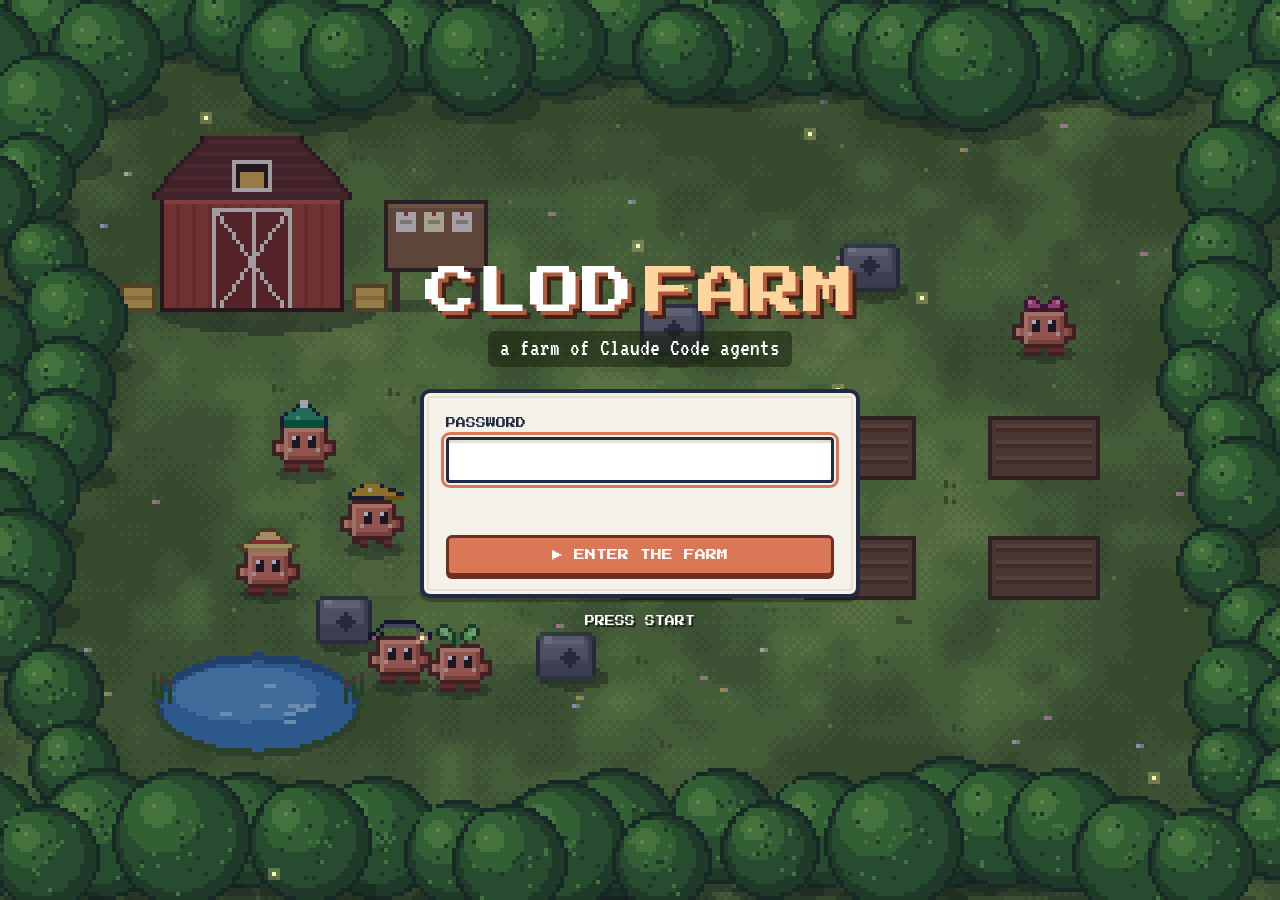
==== clodfarm/ui/index.html @ 870d0966 "Farm UI: a pixel farm of Claude critters, quest log, and hatching new agents (their own Claude login" ====
<!doctype html>
<html lang="en">
<head>
<meta charset="utf-8">
<meta name="viewport" content="width=device-width, initial-scale=1, viewport-fit=cover">
<meta name="color-scheme" content="light">
<meta name="theme-color" content="#4f6b25">
<meta name="robots" content="noindex, nofollow">
<title>clodfarm</title>
<link rel="icon" href="favicon.svg" type="image/svg+xml">
<link rel="preload" href="fonts/PressStart2P.ttf" as="font" type="font/ttf" crossorigin>
<link rel="stylesheet" href="style.css">
<script src="app.js" defer></script>
</head>
<body>
<canvas id="world" aria-hidden="true"></canvas>
<div id="labels" aria-hidden="true"></div>

<!-- ============================== title screen ============================== -->
<main id="title" class="screen" hidden>
  <div class="title-card">
    <h1 class="logo"><span>CLOD</span><span>FARM</span></h1>
    <p class="tagline">a farm of Claude Code agents</p>
    <form id="login-form" class="panel login" autocomplete="on">
      <input name="user" autocomplete="username" value="clodfarm" hidden>
      <label>PASSWORD<input name="password" type="password" autocomplete="current-password" required></label>
      <p class="form-error" id="login-error" role="alert"></p>
      <button class="btn primary" type="submit">▶ ENTER THE FARM</button>
    </form>
    <p class="hint blink">PRESS START</p>
  </div>
</main>

<!-- ================================ the farm ================================ -->
<div id="hud" hidden>
  <button id="goal" class="goal" type="button" aria-label="Main quest (mission): open to read or change it">
    <span class="goal-label">GOAL</span><span class="goal-text" id="goal-text">SET A MISSION</span>
  </button>

  <div class="chips" id="chips" aria-live="polite"></div>

  <button id="menu-btn" class="menu-btn" type="button" aria-label="Menu" aria-haspopup="true">
    <span></span><span></span><span></span>
  </button>
  <nav id="menu" class="panel menu" hidden aria-label="Farm menu">
    <button type="button" data-act="quests">QUESTS</button>
    <button type="button" data-act="party">PARTY</button>
    <button type="button" data-act="hatch">HATCH</button>
    <button type="button" data-act="new">NEW QUEST</button>
    <button type="button" data-act="mission">MAIN QUEST</button>
    <button type="button" data-act="journal">JOURNAL</button>
    <button type="button" data-act="pause" id="menu-pause">PAUSE FARM</button>
    <button type="button" data-act="logout">LOG OUT</button>
    <button type="button" data-act="close">EXIT</button>
  </nav>

  <div class="toolbar" role="toolbar" aria-label="Farm actions">
    <div class="tool-grid">
      <button type="button" class="tool" data-act="party" title="Party: your Claude agents (P)"><img alt="" data-icon="party"><span>PARTY</span></button>
      <button type="button" class="tool" data-act="quests" title="Quest log: every task (Q)"><img alt="" data-icon="scroll"><span>QUESTS</span></button>
      <button type="button" class="tool" data-act="hatch" title="Hatch a new Claude agent (H)"><img alt="" data-icon="egg"><span>HATCH</span></button>
    </div>
    <button type="button" class="tool round" data-act="new" title="Post a new quest (N)"><img alt="" data-icon="quill"><span>NEW QUEST</span></button>
  </div>

  <div id="textbox" class="textbox" role="status" aria-live="polite">
    <p id="textbox-text"></p><span class="more" aria-hidden="true">▼</span>
  </div>
</div>

<!-- ================================= dialogs ================================= -->
<dialog id="dlg-summary" class="panel dlg" aria-labelledby="sum-name">
  <div class="sum-head">
    <canvas class="sum-sprite" id="sum-sprite" width="32" height="32" aria-hidden="true"></canvas>
    <div>
      <h2 id="sum-name">CLAUDE</h2>
      <p class="muted" id="sum-sub"></p>
    </div>
  </div>
  <div id="sum-body"></div>
  <div class="dlg-actions" id="sum-actions"></div>
  <button class="x" type="button" data-close aria-label="Close">✕</button>
</dialog>

<dialog id="dlg-party" class="panel dlg wide" aria-labelledby="party-h">
  <h2 id="party-h">PARTY</h2>
  <p class="muted">Every Claude account on this farm. Each one is paced on its own budget.</p>
  <ul class="party" id="party-list"></ul>
  <div class="dlg-actions"><button class="btn primary" type="button" data-act="hatch">+ HATCH A CLAUDE</button></div>
  <button class="x" type="button" data-close aria-label="Close">✕</button>
</dialog>

<dialog id="dlg-quests" class="panel dlg wide" aria-labelledby="quests-h">
  <h2 id="quests-h">QUEST LOG</h2>
  <div class="tabs" role="tablist" id="quest-tabs">
    <button role="tab" type="button" data-tab="active">ACTIVE</button>
    <button role="tab" type="button" data-tab="queued">QUEUED</button>
    <button role="tab" type="button" data-tab="done">DONE</button>
    <button role="tab" type="button" data-tab="failed">FAILED</button>
  </div>
  <ul class="quest-list" id="quest-list" role="tabpanel"></ul>
  <div class="dlg-actions"><button class="btn primary" type="button" data-act="new">+ NEW QUEST</button></div>
  <button class="x" type="button" data-close aria-label="Close">✕</button>
</dialog>

<dialog id="dlg-quest" class="panel dlg wide" aria-labelledby="quest-title">
  <p class="kicker" id="quest-kicker"></p>
  <h2 id="quest-title"></h2>
  <div id="quest-body"></div>
  <div class="dlg-actions" id="quest-actions"></div>
  <button class="x" type="button" data-close aria-label="Close">✕</button>
</dialog>

<dialog id="dlg-new" class="panel dlg" aria-labelledby="new-h">
  <h2 id="new-h">NEW QUEST</h2>
  <form id="new-form">
    <label>TITLE<input name="title" maxlength="300" required placeholder="Add CSV export to the report page"></label>
    <label>DETAILS <span class="muted">(optional: what done looks like)</span>
      <textarea name="prompt" rows="6" placeholder="The full instructions for the agent. Leave empty to use the title."></textarea></label>
    <label>PRIORITY <output id="prio-out">5</output>
      <input name="priority" type="range" min="0" max="9" value="5"></label>
    <p class="form-error" role="alert"></p>
    <div class="dlg-actions"><button class="btn primary" type="submit">▶ POST QUEST</button></div>
  </form>
  <button class="x" type="button" data-close aria-label="Close">✕</button>
</dialog>

<dialog id="dlg-mission" class="panel dlg wide" aria-labelledby="mission-h">
  <h2 id="mission-h">MAIN QUEST</h2>
  <p class="muted">MISSION.md. When the queue runs dry, the planner reads it and queues the next quests.</p>
  <form id="mission-form">
    <textarea name="text" rows="12" required placeholder="Build csv2md: a CLI that converts CSV to Markdown tables, with tests."></textarea>
    <p class="form-error" role="alert"></p>
    <div class="dlg-actions"><button class="btn primary" type="submit">▶ SAVE MISSION</button></div>
  </form>
  <button class="x" type="button" data-close aria-label="Close">✕</button>
</dialog>

<dialog id="dlg-hatch" class="panel dlg" aria-labelledby="hatch-h">
  <h2 id="hatch-h">HATCH A CLAUDE</h2>
  <div id="hatch-body"></div>
  <button class="x" type="button" data-close aria-label="Close">✕</button>
</dialog>

<dialog id="dlg-journal" class="panel dlg wide" aria-labelledby="journal-h">
  <h2 id="journal-h">JOURNAL</h2>
  <ol class="journal" id="journal-list"></ol>
  <button class="x" type="button" data-close aria-label="Close">✕</button>
</dialog>
</body>
</html>
---- clodfarm/ui/style.css ----
/* clodfarm UI: a pixel farm with handheld-RPG menus. Two vendored OFL fonts, no framework. */
@font-face { font-family: "PressStart"; src: url("fonts/PressStart2P.ttf") format("truetype"); font-display: swap; }
@font-face { font-family: "VT323"; src: url("fonts/VT323.ttf") format("truetype"); font-display: swap; }

:root {
  --ink: #1f2a44;          /* dialog borders and text */
  --ink-2: #3c4a6b;
  --paper: #f4f1e8;        /* dialog fill */
  --paper-2: #e6e0cf;
  --sky: #1c9fd6;          /* GOAL label */
  --sky-2: #d8eef8;
  --tan: #d9c4a1;          /* toolbar */
  --tan-2: #ecdcbf;
  --tan-3: #9c7f5c;
  --tan-4: #6e563c;
  --clay: #d97757;         /* Claude orange */
  --clay-2: #b45a3c;
  --grass: #4f6b25;
  --hp-good: #3cc36b;
  --hp-mid: #f2c14e;
  --hp-low: #e0513c;
  --shadow: rgba(18, 22, 12, .35);
  --px: 4px;               /* one "pixel" of UI chrome */
  --font-px: "PressStart", ui-monospace, monospace;
  --font-body: "VT323", ui-monospace, monospace;
}

* { box-sizing: border-box; }
html, body { margin: 0; height: 100%; overflow: hidden; }
body {
  background: var(--grass);
  color: var(--ink);
  font-family: var(--font-body);
  font-size: 22px;
  line-height: 1.15;
  -webkit-font-smoothing: none;
  touch-action: manipulation;
}
[hidden] { display: none !important; }
button, input, textarea { font: inherit; color: inherit; }
button { cursor: pointer; }
:focus-visible { outline: 3px solid var(--clay); outline-offset: 2px; }
img[data-icon], .sum-sprite, canvas { image-rendering: pixelated; image-rendering: crisp-edges; }

#world { position: fixed; inset: 0; width: 100vw; height: 100vh; display: block; }
#labels { position: fixed; inset: 0; pointer-events: none; overflow: hidden; }

/* ---------------------------------------------------------------- pixel panels */
.panel {
  background: var(--paper);
  border: var(--px) solid var(--ink);
  border-radius: 10px;
  box-shadow: inset 0 0 0 3px var(--paper), inset 0 0 0 5px var(--paper-2), 0 var(--px) 0 var(--shadow);
}
.muted { color: #6b6f7c; }
.kicker { font: 10px/1.6 var(--font-px); color: var(--clay-2); margin: 0 0 6px; letter-spacing: .5px; }
h1, h2, h3 { font-family: var(--font-px); font-weight: 400; margin: 0 0 12px; letter-spacing: .5px; }
h2 { font-size: 14px; line-height: 1.6; }
h3 { font-size: 11px; line-height: 1.6; margin-top: 14px; }

.btn {
  font: 11px/1 var(--font-px);
  padding: 12px 16px;
  background: var(--paper);
  border: 3px solid var(--ink);
  border-radius: 6px;
  box-shadow: 0 3px 0 var(--ink);
  transition: transform .06s;
}
.btn:hover { background: #fff; }
.btn:active { transform: translateY(2px); box-shadow: 0 1px 0 var(--ink); }
.btn.primary { background: var(--clay); color: #fff; border-color: #6b2f1f; box-shadow: 0 3px 0 #6b2f1f; }
.btn.primary:hover { background: #e4865f; }
.btn.danger { background: #f6d8d1; border-color: #7a2a1d; box-shadow: 0 3px 0 #7a2a1d; color: #7a2a1d; }
.btn:disabled { opacity: .5; cursor: default; }

label { display: block; font: 10px/1.6 var(--font-px); margin: 0 0 14px; }
label .muted { font-family: var(--font-body); font-size: 18px; }
input:not([type=range]), textarea {
  display: block; width: 100%; margin-top: 6px;
  font: 22px/1.1 var(--font-body);
  padding: 8px 10px;
  background: #fff;
  border: 3px solid var(--ink);
  border-radius: 4px;
  box-shadow: inset 0 3px 0 var(--paper-2);
}
textarea { resize: vertical; min-height: 90px; }
input[type=range] { width: 100%; accent-color: var(--clay); margin-top: 8px; }
output { color: var(--clay-2); }
.form-error { color: #b3261e; min-height: 1.2em; margin: 0 0 8px; }

/* ---------------------------------------------------------------- title screen */
.screen { position: fixed; inset: 0; display: grid; place-items: center; padding: 16px; }
.title-card { width: min(440px, 100%); text-align: center; }
.logo {
  font-size: clamp(30px, 9vw, 52px); line-height: 1.1; margin: 0 0 10px; color: #fff;
  text-shadow: 4px 4px 0 var(--clay-2), 8px 8px 0 #3b2317;
  display: flex; justify-content: center; gap: .2em; flex-wrap: wrap;
}
.logo span:last-child { color: #ffd59e; }
.tagline {
  display: inline-block; margin: 0 0 22px; padding: 4px 12px; color: #fff; font-size: 24px;
  background: rgba(25, 32, 14, .55); border-radius: 6px;
}
.login { padding: 22px 22px 18px; text-align: left; }
.login .btn { width: 100%; margin-top: 4px; }
.hint { font: 10px var(--font-px); color: #fff; text-shadow: 2px 2px 0 #1b2410; margin-top: 18px; }
.blink { animation: blink 1.1s steps(2, start) infinite; }
@keyframes blink { to { visibility: hidden; } }

/* ------------------------------------------------------------------------- HUD */
.goal {
  position: fixed; top: max(14px, env(safe-area-inset-top)); left: 50%; transform: translateX(-50%);
  display: flex; align-items: stretch; max-width: min(640px, calc(100vw - 110px));
  padding: 5px; background: var(--paper); border: var(--px) solid var(--ink); border-radius: 4px;
  box-shadow: 0 var(--px) 0 var(--shadow);
}
.goal:hover .goal-text { background: #fff; }
.goal-label { font: 12px/1 var(--font-px); color: #fff; background: var(--sky); padding: 10px 12px; display: grid; place-items: center; }
.goal-text {
  font: 12px/1.3 var(--font-px); color: var(--ink); background: var(--sky-2); padding: 9px 12px;
  border: 2px solid var(--sky); border-left: 0; text-align: left;
  white-space: nowrap; overflow: hidden; text-overflow: ellipsis; min-width: 0;
}

.chips { position: fixed; top: max(14px, env(safe-area-inset-top)); left: 14px; display: flex; flex-direction: column; gap: 6px; }
.chip {
  display: inline-flex; align-items: center; gap: 8px; width: max-content;
  font: 9px/1 var(--font-px); color: #fff; padding: 7px 9px;
  background: rgba(22, 30, 12, .62); border-radius: 4px; border: 2px solid rgba(0, 0, 0, .25);
}
.chip b { color: #ffd59e; font-weight: 400; }
.chip.warn { background: rgba(122, 42, 29, .85); }
.chip .dot { width: 8px; height: 8px; background: var(--hp-good); box-shadow: 0 0 6px var(--hp-good); }
.chip .dot.off { background: #999; box-shadow: none; }

.menu-btn {
  position: fixed; top: max(14px, env(safe-area-inset-top)); right: 14px; width: 54px; height: 50px;
  display: grid; align-content: center; gap: 6px; padding: 0 9px;
  background: transparent; border: 0;
}
.menu-btn span { display: block; height: 7px; background: var(--tan-2); border: 2px solid var(--tan-4); border-radius: 2px; box-shadow: 0 2px 0 var(--shadow); }
.menu-btn:hover span { background: #fff4de; }
.menu {
  position: fixed; top: 70px; right: 14px; padding: 10px 6px; min-width: 190px; display: flex; flex-direction: column;
}
.menu button, .party li button, .quest-list li button, .tabs button {
  background: none; border: 0; text-align: left; font: 11px/1.2 var(--font-px); padding: 10px 12px 10px 28px; position: relative;
}
.menu button:hover::before, .menu button:focus-visible::before,
.quest-list li button:hover::before, .quest-list li button:focus-visible::before {
  content: "▶"; position: absolute; left: 8px; font-size: 10px; top: 50%; transform: translateY(-50%);
}
.menu button:focus-visible { outline: none; }

.toolbar {
  position: fixed; right: 14px; bottom: max(14px, env(safe-area-inset-bottom));
  display: flex; align-items: flex-end; gap: 10px;
}
.tool-grid { display: grid; grid-template-columns: repeat(3, auto); gap: 8px; padding: 8px; background: var(--tan); border: var(--px) solid var(--tan-4); border-radius: 8px; box-shadow: 0 var(--px) 0 var(--shadow); }
.tool {
  width: 76px; height: 76px; display: grid; place-items: center; align-content: center; gap: 4px; padding: 6px;
  background: var(--tan-2); border: 3px solid var(--tan-3); border-radius: 6px; box-shadow: inset 0 -4px 0 rgba(110, 86, 60, .25);
}
.tool:nth-child(odd) { background: #4a3b2c; border-color: #2f251b; color: #fff; }
.tool:hover { filter: brightness(1.08); transform: translateY(-1px); }
.tool img { width: 40px; height: 40px; }
.tool span { font: 7px/1 var(--font-px); letter-spacing: .3px; }
.tool.round {
  width: 104px; height: 104px; border-radius: 50%; background: var(--tan-2);
  border: 6px solid var(--tan-4); box-shadow: 0 0 0 5px var(--tan), 0 6px 0 5px var(--shadow);
}
.tool.round img { width: 52px; height: 52px; }

.textbox {
  position: fixed; left: 14px; bottom: max(14px, env(safe-area-inset-bottom));
  width: min(520px, calc(100vw - 440px)); min-height: 76px; padding: 14px 40px 14px 18px;
  background: var(--paper); border: var(--px) solid var(--ink); border-radius: 10px;
  box-shadow: inset 0 0 0 3px var(--paper), inset 0 0 0 5px #9fb3c8, 0 var(--px) 0 var(--shadow);
  font-size: 24px; cursor: pointer; transition: opacity .3s;
}
.textbox p { margin: 0; }
.textbox .more { position: absolute; right: 16px; bottom: 10px; font-size: 14px; color: var(--clay); animation: bob .8s steps(2) infinite; }
.textbox.idle { opacity: .0; pointer-events: none; }
@keyframes bob { 50% { transform: translateY(3px); } }

/* ------------------------------------------------------------ world overlays */
.bubble {
  position: absolute; left: 0; top: 0; transform-origin: 50% 100%;
  display: flex; align-items: center; gap: 6px; padding: 4px 6px;
  background: #e9eff3; border: 3px solid var(--ink); border-radius: 6px;
  box-shadow: 0 3px 0 rgba(0, 0, 0, .18); white-space: nowrap;
  font: 9px/1.2 var(--font-px); color: var(--ink);
}
.bubble::after {
  content: ""; position: absolute; bottom: -9px; left: calc(50% - 5px); width: 8px; height: 8px;
  background: #e9eff3; border-right: 3px solid var(--ink); border-bottom: 3px solid var(--ink); transform: skewY(40deg) rotate(0);
}
.bubble img { width: 24px; height: 24px; display: block; }
.bubble.alert { background: #fde6df; }
.bubble.alert::after { background: #fde6df; }
.tag {
  position: absolute; left: 0; top: 0; font: 8px/1 var(--font-px); color: #fff; white-space: nowrap;
  text-shadow: 1px 1px 0 #1b2410, -1px 1px 0 #1b2410, 1px -1px 0 #1b2410, -1px -1px 0 #1b2410;
  opacity: .92;
}
.tag.sel { color: #ffd59e; }
.board-tag { font: 8px/1 var(--font-px); }

/* ------------------------------------------------------------------- dialogs */
dialog.dlg {
  width: min(520px, calc(100vw - 24px)); max-height: min(86vh, 760px); overflow: auto;
  padding: 24px 22px 20px; color: var(--ink);
}
dialog.dlg.wide { width: min(760px, calc(100vw - 24px)); }
dialog::backdrop { background: rgba(14, 20, 8, .45); }
dialog[open] { animation: pop .14s steps(3); }
@keyframes pop { from { transform: scale(.94); opacity: 0; } }
.x { position: absolute; top: 12px; right: 12px; width: 36px; height: 36px; border: 3px solid var(--ink); border-radius: 6px; background: var(--paper-2); font: 12px var(--font-px); }
.dlg-actions { display: flex; flex-wrap: wrap; gap: 10px; justify-content: flex-end; margin-top: 16px; }
pre, .pre {
  white-space: pre-wrap; word-break: break-word; font: 19px/1.15 var(--font-body);
  background: #fff; border: 3px solid var(--paper-2); border-radius: 4px; padding: 10px; margin: 6px 0 0;
  max-height: 260px; overflow: auto;
}

.sum-head { display: flex; gap: 16px; align-items: center; margin-bottom: 14px; padding-right: 40px; }
.sum-sprite { width: 96px; height: 96px; background: #cfe3b0; border: 3px solid var(--ink); border-radius: 8px; }
.sum-head h2 { margin-bottom: 6px; }
.stat-row { display: grid; grid-template-columns: 110px 1fr; gap: 6px 12px; align-items: center; margin: 4px 0; }
.stat-row dt { font: 9px/1.4 var(--font-px); color: var(--clay-2); }
.stat-row dd { margin: 0; }

.hp { display: grid; grid-template-columns: 28px 1fr auto; gap: 8px; align-items: center; font: 9px var(--font-px); }
.hp .bar { height: 12px; background: #3b3f4a; border: 3px solid var(--ink); border-radius: 8px; overflow: hidden; }
.hp .bar i { display: block; height: 100%; background: var(--hp-good); box-shadow: inset 0 -3px 0 rgba(0, 0, 0, .18); transition: width .6s; }
.hp .bar i.mid { background: var(--hp-mid); }
.hp .bar i.low { background: var(--hp-low); }
.hp .lbl { color: var(--ink-2); font-size: 8px; min-width: 90px; text-align: right; }

.party { list-style: none; margin: 0; padding: 0; display: grid; grid-template-columns: repeat(auto-fill, minmax(320px, 1fr)); gap: 10px; }
.party li button {
  width: 100%; display: grid; grid-template-columns: 56px 1fr; gap: 12px; align-items: center;
  padding: 10px 12px; background: #dbe9f5; border: 3px solid var(--ink); border-radius: 12px 4px 12px 4px;
  box-shadow: 0 3px 0 var(--shadow);
}
.party li button:hover, .party li button:focus-visible { background: #fff5d6; outline: none; }
.party li.egg button { background: #efe6d3; }
.party canvas { width: 56px; height: 56px; }
.party .pname { display: flex; justify-content: space-between; gap: 8px; margin-bottom: 6px; font-size: 10px; }
.party .pname em { font-style: normal; color: var(--clay-2); font-size: 8px; }
.party .pstate { font: 18px var(--font-body); color: var(--ink-2); margin-top: 4px; font-family: var(--font-body); }

.tabs { display: flex; gap: 4px; flex-wrap: wrap; border-bottom: 3px solid var(--ink); margin-bottom: 8px; }
.tabs button { padding: 10px 12px; border: 3px solid transparent; border-bottom: 0; border-radius: 6px 6px 0 0; margin-bottom: -3px; }
.tabs button[aria-selected=true] { background: #fff; border-color: var(--ink); }
.tabs button .n { color: var(--clay-2); margin-left: 4px; }
.quest-list { list-style: none; margin: 0; padding: 0; min-height: 120px; }
.quest-list li button {
  width: 100%; display: grid; grid-template-columns: 1fr auto; gap: 4px 12px; padding: 10px 10px 10px 30px;
  border-bottom: 2px dashed var(--paper-2); font-family: var(--font-body); font-size: 22px;
}
.quest-list li button:hover { background: #fff; }
.quest-list .qmeta { font: 8px/1.6 var(--font-px); color: #6b6f7c; text-align: right; white-space: nowrap; }
.quest-list .qsub { grid-column: 1 / -1; font-size: 18px; color: #6b6f7c; overflow: hidden; text-overflow: ellipsis; white-space: nowrap; }
.quest-list .empty { padding: 26px 8px; color: #6b6f7c; text-align: center; }
.badge { display: inline-block; font: 8px/1 var(--font-px); padding: 4px 6px; border: 2px solid currentColor; border-radius: 3px; vertical-align: middle; }
.badge.running { color: #1f7a45; } .badge.queued { color: #3c4a6b; } .badge.waiting { color: #8a5a00; }
.badge.done { color: #1c6f9f; } .badge.failed { color: #b3261e; } .badge.cancelled { color: #777; }

.runs { width: 100%; border-collapse: collapse; font-size: 19px; margin-top: 6px; }
.runs th { font: 8px var(--font-px); text-align: left; color: var(--clay-2); padding: 6px 4px; }
.runs td { padding: 4px; border-top: 2px dashed var(--paper-2); }

.journal { list-style: none; margin: 0; padding: 0; }
.journal li { display: grid; grid-template-columns: 70px 140px 1fr; gap: 10px; padding: 6px 0; border-bottom: 2px dashed var(--paper-2); font-size: 20px; }
.journal time { color: #6b6f7c; }
.journal .etype { font: 8px/2 var(--font-px); color: var(--clay-2); }

.hatch-steps { list-style: none; padding: 0; margin: 0; counter-reset: s; }
.hatch-steps li { counter-increment: s; margin: 0 0 16px; padding-left: 40px; position: relative; }
.hatch-steps li::before {
  content: counter(s); position: absolute; left: 0; top: 0; width: 28px; height: 28px; display: grid; place-items: center;
  font: 11px var(--font-px); background: var(--clay); color: #fff; border: 3px solid #6b2f1f; border-radius: 50%;
}
.hatch-steps li.done::before { content: "✓"; background: var(--hp-good); border-color: #1f7a45; }
.login-link { display: block; text-align: center; text-decoration: none; margin-top: 8px; }
.egg-anim { display: block; margin: 8px auto 16px; width: 96px; height: 96px; }
.center { text-align: center; }

/* --------------------------------------------------------------------- phones */
@media (max-width: 760px) {
  body { font-size: 20px; }
  .goal { left: 14px; transform: none; max-width: calc(100vw - 84px); }
  .goal-label, .goal-text { font-size: 9px; padding: 8px; }
  .chips { top: 72px; }
  .textbox { width: auto; right: 14px; bottom: 112px; min-height: 60px; font-size: 21px; }
  .tool { width: 60px; height: 60px; }
  .tool img { width: 30px; height: 30px; }
  .tool span { font-size: 6px; }
  .tool.round { width: 78px; height: 78px; }
  .tool.round img { width: 38px; height: 38px; }
  .toolbar { left: 14px; right: 14px; justify-content: space-between; }
  .party { grid-template-columns: 1fr; }
  .journal li { grid-template-columns: 56px 1fr; }
  .journal .etype { grid-column: 2; }
  .journal li span:last-child { grid-column: 1 / -1; }
}
@media (prefers-reduced-motion: reduce) {
  .blink, .textbox .more { animation: none; }
  dialog[open] { animation: none; }
}
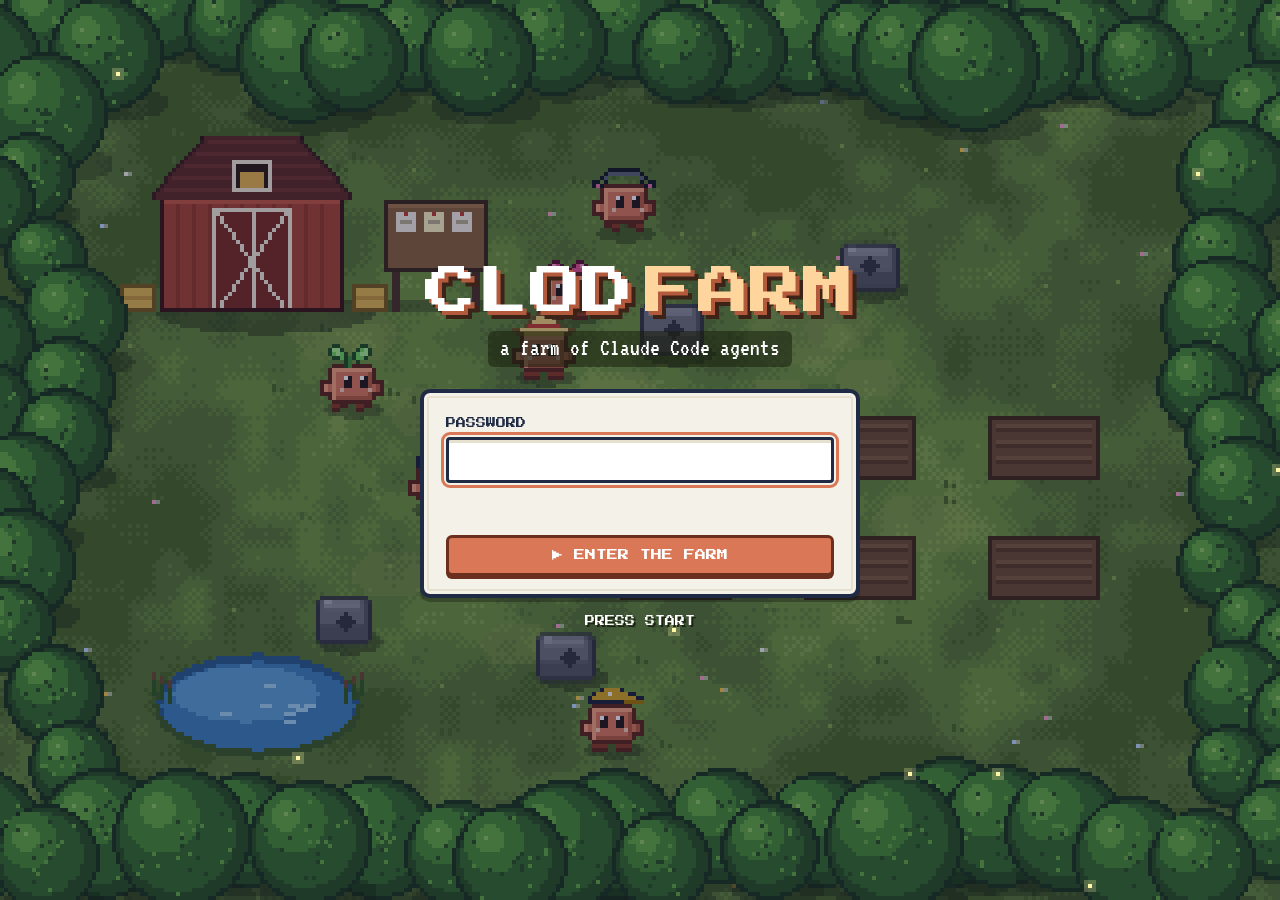
==== commit e667b3be: "Farm UI, simpler: no menu; + NEW CLAUDE and NEW QUEST only; a quest is plain text; click a Claude fo" ====
--- a/clodfarm/ui/index.html
+++ b/clodfarm/ui/index.html
@@ -39,28 +39,10 @@
 
   <div class="chips" id="chips" aria-live="polite"></div>
 
-  <button id="menu-btn" class="menu-btn" type="button" aria-label="Menu" aria-haspopup="true">
-    <span></span><span></span><span></span>
-  </button>
-  <nav id="menu" class="panel menu" hidden aria-label="Farm menu">
-    <button type="button" data-act="quests">QUESTS</button>
-    <button type="button" data-act="party">PARTY</button>
-    <button type="button" data-act="hatch">HATCH</button>
-    <button type="button" data-act="new">NEW QUEST</button>
-    <button type="button" data-act="mission">MAIN QUEST</button>
-    <button type="button" data-act="journal">JOURNAL</button>
-    <button type="button" data-act="pause" id="menu-pause">PAUSE FARM</button>
-    <button type="button" data-act="logout">LOG OUT</button>
-    <button type="button" data-act="close">EXIT</button>
-  </nav>
 
   <div class="toolbar" role="toolbar" aria-label="Farm actions">
-    <div class="tool-grid">
-      <button type="button" class="tool" data-act="party" title="Party: your Claude agents (P)"><img alt="" data-icon="party"><span>PARTY</span></button>
-      <button type="button" class="tool" data-act="quests" title="Quest log: every task (Q)"><img alt="" data-icon="scroll"><span>QUESTS</span></button>
-      <button type="button" class="tool" data-act="hatch" title="Hatch a new Claude agent (H)"><img alt="" data-icon="egg"><span>HATCH</span></button>
-    </div>
-    <button type="button" class="tool round" data-act="new" title="Post a new quest (N)"><img alt="" data-icon="quill"><span>NEW QUEST</span></button>
+    <button type="button" class="tool wide-tool" data-act="hatch" title="Add a new Claude (C)"><img alt="" data-icon="egg"><span>+ NEW CLAUDE</span></button>
+    <button type="button" class="tool round" data-act="new" title="Give the farm a quest (N)"><img alt="" data-icon="quill"><span>NEW QUEST</span></button>
   </div>
 
   <div id="textbox" class="textbox" role="status" aria-live="polite">
@@ -82,27 +64,6 @@
   <button class="x" type="button" data-close aria-label="Close">✕</button>
 </dialog>
 
-<dialog id="dlg-party" class="panel dlg wide" aria-labelledby="party-h">
-  <h2 id="party-h">PARTY</h2>
-  <p class="muted">Every Claude account on this farm. Each one is paced on its own budget.</p>
-  <ul class="party" id="party-list"></ul>
-  <div class="dlg-actions"><button class="btn primary" type="button" data-act="hatch">+ HATCH A CLAUDE</button></div>
-  <button class="x" type="button" data-close aria-label="Close">✕</button>
-</dialog>
-
-<dialog id="dlg-quests" class="panel dlg wide" aria-labelledby="quests-h">
-  <h2 id="quests-h">QUEST LOG</h2>
-  <div class="tabs" role="tablist" id="quest-tabs">
-    <button role="tab" type="button" data-tab="active">ACTIVE</button>
-    <button role="tab" type="button" data-tab="queued">QUEUED</button>
-    <button role="tab" type="button" data-tab="done">DONE</button>
-    <button role="tab" type="button" data-tab="failed">FAILED</button>
-  </div>
-  <ul class="quest-list" id="quest-list" role="tabpanel"></ul>
-  <div class="dlg-actions"><button class="btn primary" type="button" data-act="new">+ NEW QUEST</button></div>
-  <button class="x" type="button" data-close aria-label="Close">✕</button>
-</dialog>
-
 <dialog id="dlg-quest" class="panel dlg wide" aria-labelledby="quest-title">
   <p class="kicker" id="quest-kicker"></p>
   <h2 id="quest-title"></h2>
@@ -114,13 +75,9 @@
 <dialog id="dlg-new" class="panel dlg" aria-labelledby="new-h">
   <h2 id="new-h">NEW QUEST</h2>
   <form id="new-form">
-    <label>TITLE<input name="title" maxlength="300" required placeholder="Add CSV export to the report page"></label>
-    <label>DETAILS <span class="muted">(optional: what done looks like)</span>
-      <textarea name="prompt" rows="6" placeholder="The full instructions for the agent. Leave empty to use the title."></textarea></label>
-    <label>PRIORITY <output id="prio-out">5</output>
-      <input name="priority" type="range" min="0" max="9" value="5"></label>
+    <textarea name="text" rows="7" required aria-label="The quest" placeholder="What should the Claudes do? e.g. Add CSV export to the report page, with tests."></textarea>
     <p class="form-error" role="alert"></p>
-    <div class="dlg-actions"><button class="btn primary" type="submit">▶ POST QUEST</button></div>
+    <div class="dlg-actions"><button class="btn primary" type="submit">▶ GO</button></div>
   </form>
   <button class="x" type="button" data-close aria-label="Close">✕</button>
 </dialog>
@@ -137,15 +94,10 @@
 </dialog>
 
 <dialog id="dlg-hatch" class="panel dlg" aria-labelledby="hatch-h">
-  <h2 id="hatch-h">HATCH A CLAUDE</h2>
+  <h2 id="hatch-h">NEW CLAUDE</h2>
   <div id="hatch-body"></div>
   <button class="x" type="button" data-close aria-label="Close">✕</button>
 </dialog>
 
-<dialog id="dlg-journal" class="panel dlg wide" aria-labelledby="journal-h">
-  <h2 id="journal-h">JOURNAL</h2>
-  <ol class="journal" id="journal-list"></ol>
-  <button class="x" type="button" data-close aria-label="Close">✕</button>
-</dialog>
 </body>
 </html>
--- a/clodfarm/ui/style.css
+++ b/clodfarm/ui/style.css
@@ -167,6 +167,15 @@
 .tool:hover { filter: brightness(1.08); transform: translateY(-1px); }
 .tool img { width: 40px; height: 40px; }
 .tool span { font: 7px/1 var(--font-px); letter-spacing: .3px; }
+.tool.wide-tool { width: auto; height: 76px; grid-auto-flow: column; gap: 10px; padding: 8px 18px; background: var(--tan-2); color: var(--ink);
+  border: 5px solid var(--tan-4); border-radius: 10px; box-shadow: 0 0 0 4px var(--tan), 0 6px 0 4px var(--shadow); }
+.tool.wide-tool span { font-size: 11px; }
+.quest-text { display: block; font: 22px/1.2 var(--font-body); color: var(--ink); white-space: pre-wrap; word-break: break-word; }
+.quest-text.big { font-size: 24px; background: #fff; border: 3px solid var(--paper-2); border-radius: 4px; padding: 12px; max-height: 320px; overflow: auto; }
+.subs { list-style: none; padding: 0; margin: 0; }
+.subs li { display: flex; gap: 10px; align-items: center; padding: 6px 0; border-bottom: 2px dashed var(--paper-2); }
+.subs a, dd a { color: var(--ink); }
+.small { font-size: 18px; margin: 6px 0 0; }
 .tool.round {
   width: 104px; height: 104px; border-radius: 50%; background: var(--tan-2);
   border: 6px solid var(--tan-4); box-shadow: 0 0 0 5px var(--tan), 0 6px 0 5px var(--shadow);
@@ -299,9 +308,20 @@
   .tool { width: 60px; height: 60px; }
   .tool img { width: 30px; height: 30px; }
   .tool span { font-size: 6px; }
-  .tool.round { width: 78px; height: 78px; }
+  .tool.wide-tool { width: auto; height: 76px; grid-auto-flow: column; gap: 10px; padding: 8px 18px; background: var(--tan-2); color: var(--ink);
+  border: 5px solid var(--tan-4); border-radius: 10px; box-shadow: 0 0 0 4px var(--tan), 0 6px 0 4px var(--shadow); }
+.tool.wide-tool span { font-size: 11px; }
+.quest-text { display: block; font: 22px/1.2 var(--font-body); color: var(--ink); white-space: pre-wrap; word-break: break-word; }
+.quest-text.big { font-size: 24px; background: #fff; border: 3px solid var(--paper-2); border-radius: 4px; padding: 12px; max-height: 320px; overflow: auto; }
+.subs { list-style: none; padding: 0; margin: 0; }
+.subs li { display: flex; gap: 10px; align-items: center; padding: 6px 0; border-bottom: 2px dashed var(--paper-2); }
+.subs a, dd a { color: var(--ink); }
+.small { font-size: 18px; margin: 6px 0 0; }
+.tool.round { width: 78px; height: 78px; }
   .tool.round img { width: 38px; height: 38px; }
   .toolbar { left: 14px; right: 14px; justify-content: space-between; }
+  .tool.wide-tool { height: 60px; padding: 6px 12px; }
+  .tool.wide-tool span { font-size: 8px; }
   .party { grid-template-columns: 1fr; }
   .journal li { grid-template-columns: 56px 1fr; }
   .journal .etype { grid-column: 2; }
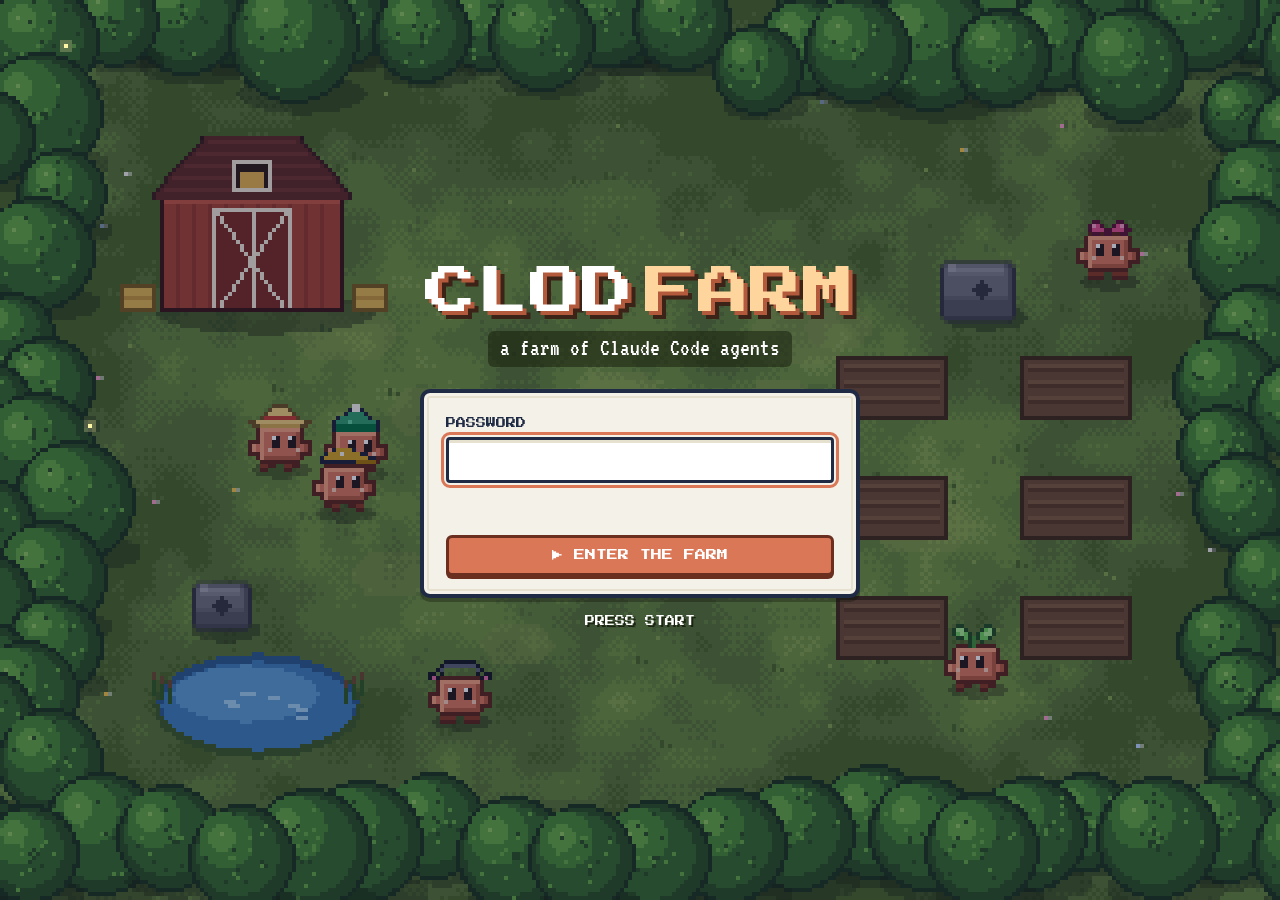
==== commit 03d22905: "0.3.0: talk to your Claude; it hands work to the other Claudes (task add --to) and schedules tasks (" ====
--- a/clodfarm/ui/index.html
+++ b/clodfarm/ui/index.html
@@ -33,16 +33,15 @@
 
 <!-- ================================ the farm ================================ -->
 <div id="hud" hidden>
-  <button id="goal" class="goal" type="button" aria-label="Main quest (mission): open to read or change it">
-    <span class="goal-label">GOAL</span><span class="goal-text" id="goal-text">SET A MISSION</span>
-  </button>
-
   <div class="chips" id="chips" aria-live="polite"></div>
 
 
   <div class="toolbar" role="toolbar" aria-label="Farm actions">
+    <a class="talk-hint" id="talk-hint" href="https://claude.ai/code" target="_blank" rel="noopener noreferrer" title="Talk to your Claude in the Claude app">
+      <b>TALK TO YOUR CLAUDE</b>
+      <span>Open the <strong>Claude app</strong> → <strong>Code</strong> → <strong id="talk-name">clodfarm</strong> and ask it anything. It can start sub-workers, hand work to the other Claudes and schedule tasks.</span>
+    </a>
     <button type="button" class="tool wide-tool" data-act="hatch" title="Add a new Claude (C)"><img alt="" data-icon="egg"><span>+ NEW CLAUDE</span></button>
-    <button type="button" class="tool round" data-act="new" title="Give the farm a quest (N)"><img alt="" data-icon="quill"><span>NEW QUEST</span></button>
   </div>
 
   <div id="textbox" class="textbox" role="status" aria-live="polite">
@@ -64,35 +63,6 @@
   <button class="x" type="button" data-close aria-label="Close">✕</button>
 </dialog>
 
-<dialog id="dlg-quest" class="panel dlg wide" aria-labelledby="quest-title">
-  <p class="kicker" id="quest-kicker"></p>
-  <h2 id="quest-title"></h2>
-  <div id="quest-body"></div>
-  <div class="dlg-actions" id="quest-actions"></div>
-  <button class="x" type="button" data-close aria-label="Close">✕</button>
-</dialog>
-
-<dialog id="dlg-new" class="panel dlg" aria-labelledby="new-h">
-  <h2 id="new-h">NEW QUEST</h2>
-  <form id="new-form">
-    <textarea name="text" rows="7" required aria-label="The quest" placeholder="What should the Claudes do? e.g. Add CSV export to the report page, with tests."></textarea>
-    <p class="form-error" role="alert"></p>
-    <div class="dlg-actions"><button class="btn primary" type="submit">▶ GO</button></div>
-  </form>
-  <button class="x" type="button" data-close aria-label="Close">✕</button>
-</dialog>
-
-<dialog id="dlg-mission" class="panel dlg wide" aria-labelledby="mission-h">
-  <h2 id="mission-h">MAIN QUEST</h2>
-  <p class="muted">MISSION.md. When the queue runs dry, the planner reads it and queues the next quests.</p>
-  <form id="mission-form">
-    <textarea name="text" rows="12" required placeholder="Build csv2md: a CLI that converts CSV to Markdown tables, with tests."></textarea>
-    <p class="form-error" role="alert"></p>
-    <div class="dlg-actions"><button class="btn primary" type="submit">▶ SAVE MISSION</button></div>
-  </form>
-  <button class="x" type="button" data-close aria-label="Close">✕</button>
-</dialog>
-
 <dialog id="dlg-hatch" class="panel dlg" aria-labelledby="hatch-h">
   <h2 id="hatch-h">NEW CLAUDE</h2>
   <div id="hatch-body"></div>
--- a/clodfarm/ui/style.css
+++ b/clodfarm/ui/style.css
@@ -110,20 +110,6 @@
 @keyframes blink { to { visibility: hidden; } }
 
 /* ------------------------------------------------------------------------- HUD */
-.goal {
-  position: fixed; top: max(14px, env(safe-area-inset-top)); left: 50%; transform: translateX(-50%);
-  display: flex; align-items: stretch; max-width: min(640px, calc(100vw - 110px));
-  padding: 5px; background: var(--paper); border: var(--px) solid var(--ink); border-radius: 4px;
-  box-shadow: 0 var(--px) 0 var(--shadow);
-}
-.goal:hover .goal-text { background: #fff; }
-.goal-label { font: 12px/1 var(--font-px); color: #fff; background: var(--sky); padding: 10px 12px; display: grid; place-items: center; }
-.goal-text {
-  font: 12px/1.3 var(--font-px); color: var(--ink); background: var(--sky-2); padding: 9px 12px;
-  border: 2px solid var(--sky); border-left: 0; text-align: left;
-  white-space: nowrap; overflow: hidden; text-overflow: ellipsis; min-width: 0;
-}
-
 .chips { position: fixed; top: max(14px, env(safe-area-inset-top)); left: 14px; display: flex; flex-direction: column; gap: 6px; }
 .chip {
   display: inline-flex; align-items: center; gap: 8px; width: max-content;
@@ -184,7 +170,7 @@
 
 .textbox {
   position: fixed; left: 14px; bottom: max(14px, env(safe-area-inset-bottom));
-  width: min(520px, calc(100vw - 440px)); min-height: 76px; padding: 14px 40px 14px 18px;
+  width: min(520px, calc(100vw - 620px)); min-height: 76px; padding: 14px 40px 14px 18px;
   background: var(--paper); border: var(--px) solid var(--ink); border-radius: 10px;
   box-shadow: inset 0 0 0 3px var(--paper), inset 0 0 0 5px #9fb3c8, 0 var(--px) 0 var(--shadow);
   font-size: 24px; cursor: pointer; transition: opacity .3s;
@@ -193,6 +179,16 @@
 .textbox .more { position: absolute; right: 16px; bottom: 10px; font-size: 14px; color: var(--clay); animation: bob .8s steps(2) infinite; }
 .textbox.idle { opacity: .0; pointer-events: none; }
 @keyframes bob { 50% { transform: translateY(3px); } }
+
+.talk-hint {
+  display: grid; gap: 6px; max-width: 330px; padding: 10px 14px; text-decoration: none; color: var(--ink);
+  background: var(--paper); border: var(--px) solid var(--ink); border-radius: 10px;
+  box-shadow: inset 0 0 0 3px var(--paper), inset 0 0 0 5px var(--sky-2), 0 var(--px) 0 var(--shadow);
+  font-size: 19px; line-height: 1.1;
+}
+.talk-hint b { font: 9px/1.4 var(--font-px); font-weight: 400; color: var(--sky); }
+.talk-hint strong { font-weight: 400; color: var(--clay-2); }
+.talk-hint:hover { background: #fff; }
 
 /* ------------------------------------------------------------ world overlays */
 .bubble {
@@ -298,13 +294,17 @@
 .egg-anim { display: block; margin: 8px auto 16px; width: 96px; height: 96px; }
 .center { text-align: center; }
 
+@media (max-width: 1100px) and (min-width: 761px) {
+  .talk-hint { max-width: 240px; font-size: 17px; }
+  .textbox { width: calc(100vw - 530px); }
+}
 /* --------------------------------------------------------------------- phones */
 @media (max-width: 760px) {
   body { font-size: 20px; }
   .goal { left: 14px; transform: none; max-width: calc(100vw - 84px); }
   .goal-label, .goal-text { font-size: 9px; padding: 8px; }
-  .chips { top: 72px; }
-  .textbox { width: auto; right: 14px; bottom: 112px; min-height: 60px; font-size: 21px; }
+  .chips { top: max(14px, env(safe-area-inset-top)); }
+  .textbox { width: auto; right: 14px; bottom: calc(max(14px, env(safe-area-inset-bottom)) + 122px); min-height: 60px; font-size: 21px; }
   .tool { width: 60px; height: 60px; }
   .tool img { width: 30px; height: 30px; }
   .tool span { font-size: 6px; }
@@ -319,7 +319,9 @@
 .small { font-size: 18px; margin: 6px 0 0; }
 .tool.round { width: 78px; height: 78px; }
   .tool.round img { width: 38px; height: 38px; }
-  .toolbar { left: 14px; right: 14px; justify-content: space-between; }
+  .toolbar { left: 14px; right: 14px; justify-content: flex-end; align-items: stretch; }
+  .talk-hint { flex: 1; min-width: 0; max-width: none; padding: 7px 10px; font-size: 16px; gap: 3px; }
+  .talk-hint span { display: -webkit-box; -webkit-line-clamp: 3; -webkit-box-orient: vertical; overflow: hidden; }
   .tool.wide-tool { height: 60px; padding: 6px 12px; }
   .tool.wide-tool span { font-size: 8px; }
   .party { grid-template-columns: 1fr; }
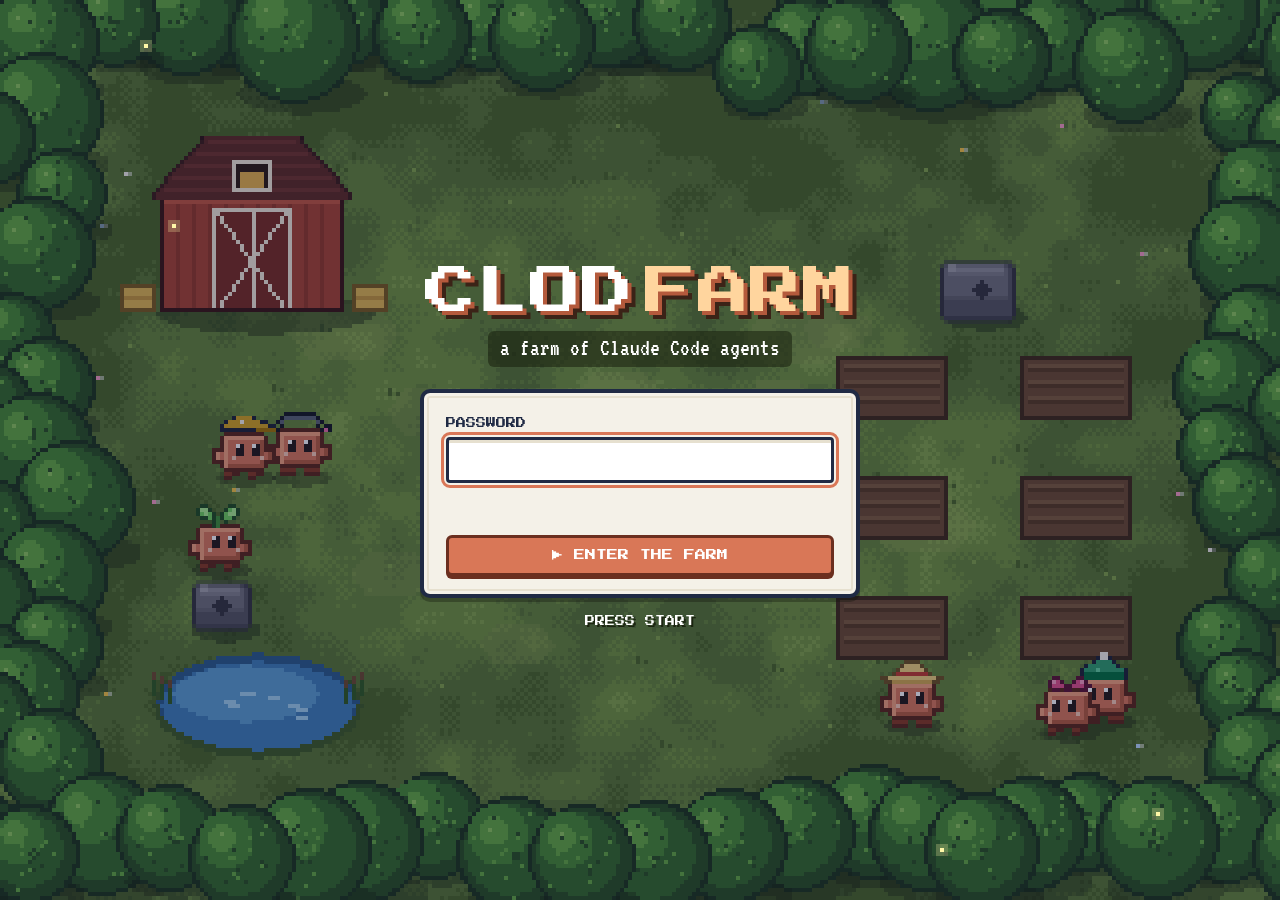
==== commit 3788329f: "0.4.0: one Claude per account and sub-agents you can see; clodfarm spawn/subagents/result, agents (b" ====
--- a/clodfarm/ui/index.html
+++ b/clodfarm/ui/index.html
@@ -39,7 +39,7 @@
   <div class="toolbar" role="toolbar" aria-label="Farm actions">
     <a class="talk-hint" id="talk-hint" href="https://claude.ai/code" target="_blank" rel="noopener noreferrer" title="Talk to your Claude in the Claude app">
       <b>TALK TO YOUR CLAUDE</b>
-      <span>Open the <strong>Claude app</strong> → <strong>Code</strong> → <strong id="talk-name">clodfarm</strong> and ask it anything. It can start sub-workers, hand work to the other Claudes and schedule tasks.</span>
+      <span>Open the <strong>Claude app</strong> → <strong>Code</strong> → <strong id="talk-name">clodfarm</strong> and ask it anything. It starts sub-agents (you see them here), asks the other Claudes for help and schedules work.</span>
     </a>
     <button type="button" class="tool wide-tool" data-act="hatch" title="Add a new Claude (C)"><img alt="" data-icon="egg"><span>+ NEW CLAUDE</span></button>
   </div>
--- a/clodfarm/ui/style.css
+++ b/clodfarm/ui/style.css
@@ -121,30 +121,11 @@
 .chip .dot { width: 8px; height: 8px; background: var(--hp-good); box-shadow: 0 0 6px var(--hp-good); }
 .chip .dot.off { background: #999; box-shadow: none; }
 
-.menu-btn {
-  position: fixed; top: max(14px, env(safe-area-inset-top)); right: 14px; width: 54px; height: 50px;
-  display: grid; align-content: center; gap: 6px; padding: 0 9px;
-  background: transparent; border: 0;
-}
-.menu-btn span { display: block; height: 7px; background: var(--tan-2); border: 2px solid var(--tan-4); border-radius: 2px; box-shadow: 0 2px 0 var(--shadow); }
-.menu-btn:hover span { background: #fff4de; }
-.menu {
-  position: fixed; top: 70px; right: 14px; padding: 10px 6px; min-width: 190px; display: flex; flex-direction: column;
-}
-.menu button, .party li button, .quest-list li button, .tabs button {
-  background: none; border: 0; text-align: left; font: 11px/1.2 var(--font-px); padding: 10px 12px 10px 28px; position: relative;
-}
-.menu button:hover::before, .menu button:focus-visible::before,
-.quest-list li button:hover::before, .quest-list li button:focus-visible::before {
-  content: "▶"; position: absolute; left: 8px; font-size: 10px; top: 50%; transform: translateY(-50%);
-}
-.menu button:focus-visible { outline: none; }
-
 .toolbar {
   position: fixed; right: 14px; bottom: max(14px, env(safe-area-inset-bottom));
   display: flex; align-items: flex-end; gap: 10px;
 }
-.tool-grid { display: grid; grid-template-columns: repeat(3, auto); gap: 8px; padding: 8px; background: var(--tan); border: var(--px) solid var(--tan-4); border-radius: 8px; box-shadow: 0 var(--px) 0 var(--shadow); }
+
 .tool {
   width: 76px; height: 76px; display: grid; place-items: center; align-content: center; gap: 4px; padding: 6px;
   background: var(--tan-2); border: 3px solid var(--tan-3); border-radius: 6px; box-shadow: inset 0 -4px 0 rgba(110, 86, 60, .25);
@@ -156,17 +137,12 @@
 .tool.wide-tool { width: auto; height: 76px; grid-auto-flow: column; gap: 10px; padding: 8px 18px; background: var(--tan-2); color: var(--ink);
   border: 5px solid var(--tan-4); border-radius: 10px; box-shadow: 0 0 0 4px var(--tan), 0 6px 0 4px var(--shadow); }
 .tool.wide-tool span { font-size: 11px; }
-.quest-text { display: block; font: 22px/1.2 var(--font-body); color: var(--ink); white-space: pre-wrap; word-break: break-word; }
-.quest-text.big { font-size: 24px; background: #fff; border: 3px solid var(--paper-2); border-radius: 4px; padding: 12px; max-height: 320px; overflow: auto; }
+.job-text { display: block; font: 22px/1.2 var(--font-body); color: var(--ink); white-space: pre-wrap; word-break: break-word; }
+.job-text.big { font-size: 24px; background: #fff; border: 3px solid var(--paper-2); border-radius: 4px; padding: 12px; max-height: 320px; overflow: auto; }
 .subs { list-style: none; padding: 0; margin: 0; }
 .subs li { display: flex; gap: 10px; align-items: center; padding: 6px 0; border-bottom: 2px dashed var(--paper-2); }
 .subs a, dd a { color: var(--ink); }
 .small { font-size: 18px; margin: 6px 0 0; }
-.tool.round {
-  width: 104px; height: 104px; border-radius: 50%; background: var(--tan-2);
-  border: 6px solid var(--tan-4); box-shadow: 0 0 0 5px var(--tan), 0 6px 0 5px var(--shadow);
-}
-.tool.round img { width: 52px; height: 52px; }
 
 .textbox {
   position: fixed; left: 14px; bottom: max(14px, env(safe-area-inset-bottom));
@@ -211,7 +187,6 @@
   opacity: .92;
 }
 .tag.sel { color: #ffd59e; }
-.board-tag { font: 8px/1 var(--font-px); }
 
 /* ------------------------------------------------------------------- dialogs */
 dialog.dlg {
@@ -244,44 +219,9 @@
 .hp .bar i.low { background: var(--hp-low); }
 .hp .lbl { color: var(--ink-2); font-size: 8px; min-width: 90px; text-align: right; }
 
-.party { list-style: none; margin: 0; padding: 0; display: grid; grid-template-columns: repeat(auto-fill, minmax(320px, 1fr)); gap: 10px; }
-.party li button {
-  width: 100%; display: grid; grid-template-columns: 56px 1fr; gap: 12px; align-items: center;
-  padding: 10px 12px; background: #dbe9f5; border: 3px solid var(--ink); border-radius: 12px 4px 12px 4px;
-  box-shadow: 0 3px 0 var(--shadow);
-}
-.party li button:hover, .party li button:focus-visible { background: #fff5d6; outline: none; }
-.party li.egg button { background: #efe6d3; }
-.party canvas { width: 56px; height: 56px; }
-.party .pname { display: flex; justify-content: space-between; gap: 8px; margin-bottom: 6px; font-size: 10px; }
-.party .pname em { font-style: normal; color: var(--clay-2); font-size: 8px; }
-.party .pstate { font: 18px var(--font-body); color: var(--ink-2); margin-top: 4px; font-family: var(--font-body); }
-
-.tabs { display: flex; gap: 4px; flex-wrap: wrap; border-bottom: 3px solid var(--ink); margin-bottom: 8px; }
-.tabs button { padding: 10px 12px; border: 3px solid transparent; border-bottom: 0; border-radius: 6px 6px 0 0; margin-bottom: -3px; }
-.tabs button[aria-selected=true] { background: #fff; border-color: var(--ink); }
-.tabs button .n { color: var(--clay-2); margin-left: 4px; }
-.quest-list { list-style: none; margin: 0; padding: 0; min-height: 120px; }
-.quest-list li button {
-  width: 100%; display: grid; grid-template-columns: 1fr auto; gap: 4px 12px; padding: 10px 10px 10px 30px;
-  border-bottom: 2px dashed var(--paper-2); font-family: var(--font-body); font-size: 22px;
-}
-.quest-list li button:hover { background: #fff; }
-.quest-list .qmeta { font: 8px/1.6 var(--font-px); color: #6b6f7c; text-align: right; white-space: nowrap; }
-.quest-list .qsub { grid-column: 1 / -1; font-size: 18px; color: #6b6f7c; overflow: hidden; text-overflow: ellipsis; white-space: nowrap; }
-.quest-list .empty { padding: 26px 8px; color: #6b6f7c; text-align: center; }
 .badge { display: inline-block; font: 8px/1 var(--font-px); padding: 4px 6px; border: 2px solid currentColor; border-radius: 3px; vertical-align: middle; }
 .badge.running { color: #1f7a45; } .badge.queued { color: #3c4a6b; } .badge.waiting { color: #8a5a00; }
 .badge.done { color: #1c6f9f; } .badge.failed { color: #b3261e; } .badge.cancelled { color: #777; }
-
-.runs { width: 100%; border-collapse: collapse; font-size: 19px; margin-top: 6px; }
-.runs th { font: 8px var(--font-px); text-align: left; color: var(--clay-2); padding: 6px 4px; }
-.runs td { padding: 4px; border-top: 2px dashed var(--paper-2); }
-
-.journal { list-style: none; margin: 0; padding: 0; }
-.journal li { display: grid; grid-template-columns: 70px 140px 1fr; gap: 10px; padding: 6px 0; border-bottom: 2px dashed var(--paper-2); font-size: 20px; }
-.journal time { color: #6b6f7c; }
-.journal .etype { font: 8px/2 var(--font-px); color: var(--clay-2); }
 
 .hatch-steps { list-style: none; padding: 0; margin: 0; counter-reset: s; }
 .hatch-steps li { counter-increment: s; margin: 0 0 16px; padding-left: 40px; position: relative; }
@@ -301,33 +241,14 @@
 /* --------------------------------------------------------------------- phones */
 @media (max-width: 760px) {
   body { font-size: 20px; }
-  .goal { left: 14px; transform: none; max-width: calc(100vw - 84px); }
-  .goal-label, .goal-text { font-size: 9px; padding: 8px; }
   .chips { top: max(14px, env(safe-area-inset-top)); }
   .textbox { width: auto; right: 14px; bottom: calc(max(14px, env(safe-area-inset-bottom)) + 122px); min-height: 60px; font-size: 21px; }
-  .tool { width: 60px; height: 60px; }
   .tool img { width: 30px; height: 30px; }
-  .tool span { font-size: 6px; }
-  .tool.wide-tool { width: auto; height: 76px; grid-auto-flow: column; gap: 10px; padding: 8px 18px; background: var(--tan-2); color: var(--ink);
-  border: 5px solid var(--tan-4); border-radius: 10px; box-shadow: 0 0 0 4px var(--tan), 0 6px 0 4px var(--shadow); }
-.tool.wide-tool span { font-size: 11px; }
-.quest-text { display: block; font: 22px/1.2 var(--font-body); color: var(--ink); white-space: pre-wrap; word-break: break-word; }
-.quest-text.big { font-size: 24px; background: #fff; border: 3px solid var(--paper-2); border-radius: 4px; padding: 12px; max-height: 320px; overflow: auto; }
-.subs { list-style: none; padding: 0; margin: 0; }
-.subs li { display: flex; gap: 10px; align-items: center; padding: 6px 0; border-bottom: 2px dashed var(--paper-2); }
-.subs a, dd a { color: var(--ink); }
-.small { font-size: 18px; margin: 6px 0 0; }
-.tool.round { width: 78px; height: 78px; }
-  .tool.round img { width: 38px; height: 38px; }
   .toolbar { left: 14px; right: 14px; justify-content: flex-end; align-items: stretch; }
   .talk-hint { flex: 1; min-width: 0; max-width: none; padding: 7px 10px; font-size: 16px; gap: 3px; }
   .talk-hint span { display: -webkit-box; -webkit-line-clamp: 3; -webkit-box-orient: vertical; overflow: hidden; }
   .tool.wide-tool { height: 60px; padding: 6px 12px; }
   .tool.wide-tool span { font-size: 8px; }
-  .party { grid-template-columns: 1fr; }
-  .journal li { grid-template-columns: 56px 1fr; }
-  .journal .etype { grid-column: 2; }
-  .journal li span:last-child { grid-column: 1 / -1; }
 }
 @media (prefers-reduced-motion: reduce) {
   .blink, .textbox .more { animation: none; }
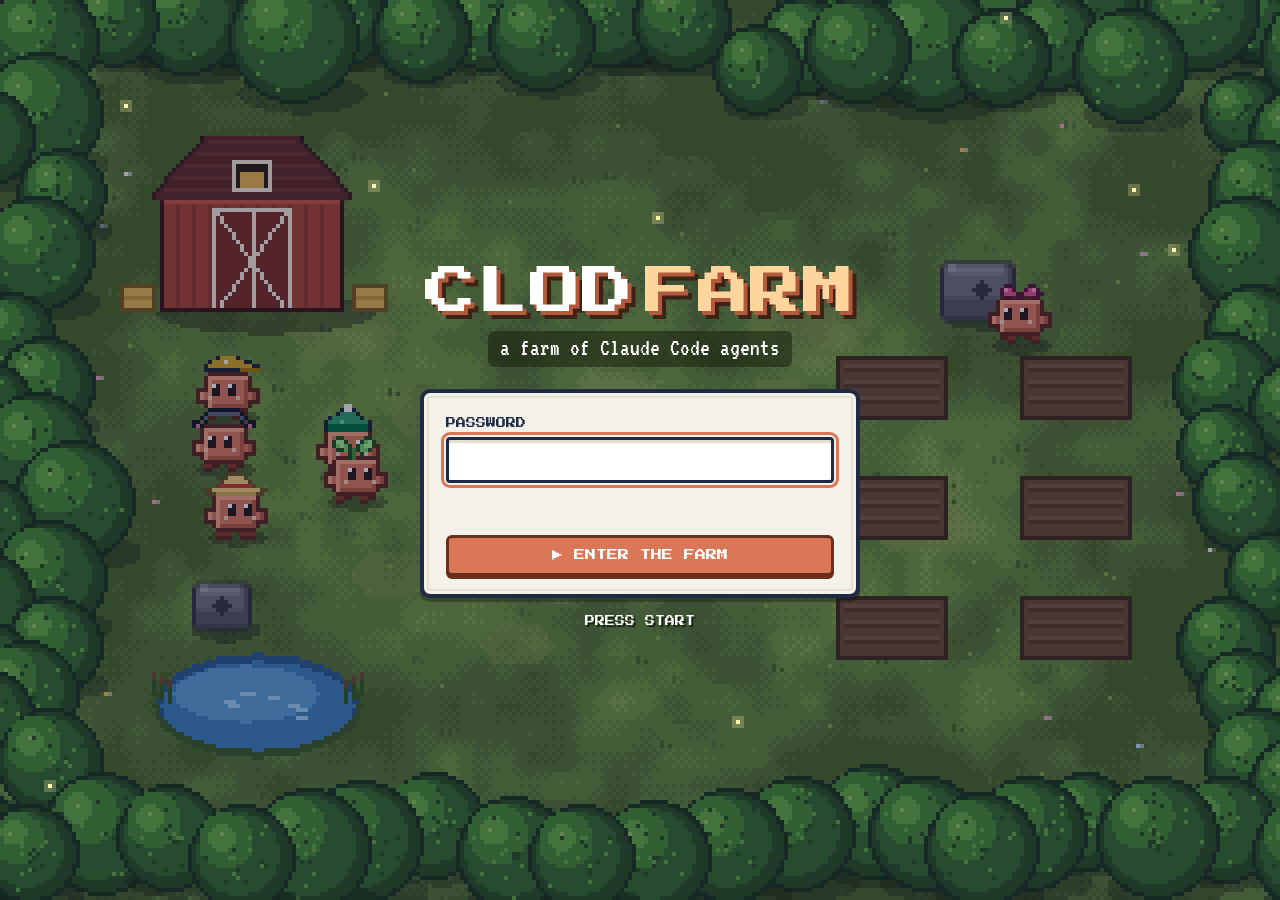
==== commit 8173c21a: "Every Claude session and its whole conversation are recorded in the store: clodfarm hook on SessionS" ====
--- a/clodfarm/ui/index.html
+++ b/clodfarm/ui/index.html
@@ -63,6 +63,14 @@
   <button class="x" type="button" data-close aria-label="Close">✕</button>
 </dialog>
 
+<dialog id="dlg-talk" class="panel dlg wide" aria-labelledby="talk-h">
+  <p class="kicker" id="talk-kicker"></p>
+  <h2 id="talk-h"></h2>
+  <div id="talk-body" class="talk"></div>
+  <div class="dlg-actions" id="talk-actions"></div>
+  <button class="x" type="button" data-close aria-label="Close">✕</button>
+</dialog>
+
 <dialog id="dlg-hatch" class="panel dlg" aria-labelledby="hatch-h">
   <h2 id="hatch-h">NEW CLAUDE</h2>
   <div id="hatch-body"></div>
--- a/clodfarm/ui/style.css
+++ b/clodfarm/ui/style.css
@@ -166,6 +166,14 @@
 .talk-hint strong { font-weight: 400; color: var(--clay-2); }
 .talk-hint:hover { background: #fff; }
 
+.talk { display: flex; flex-direction: column; gap: 10px; }
+.turn { max-width: 88%; align-self: flex-start; padding: 8px 12px 10px; border: 3px solid var(--ink); border-radius: 8px; background: #fff; white-space: pre-wrap; overflow-wrap: anywhere; }
+.turn b { display: block; font: 8px/1.6 var(--font-px); font-weight: 400; color: var(--clay-2); margin-bottom: 2px; }
+.turn.user { align-self: flex-end; background: #fde6df; }
+.turn.k-tool, .turn.k-tool_result { font-size: 18px; color: var(--ink-2); background: var(--paper-2); border-style: dashed; }
+.turn.k-tool_result { align-self: flex-end; }
+.sessions .subs li a { color: var(--ink); }
+
 /* ------------------------------------------------------------ world overlays */
 .bubble {
   position: absolute; left: 0; top: 0; transform-origin: 50% 100%;
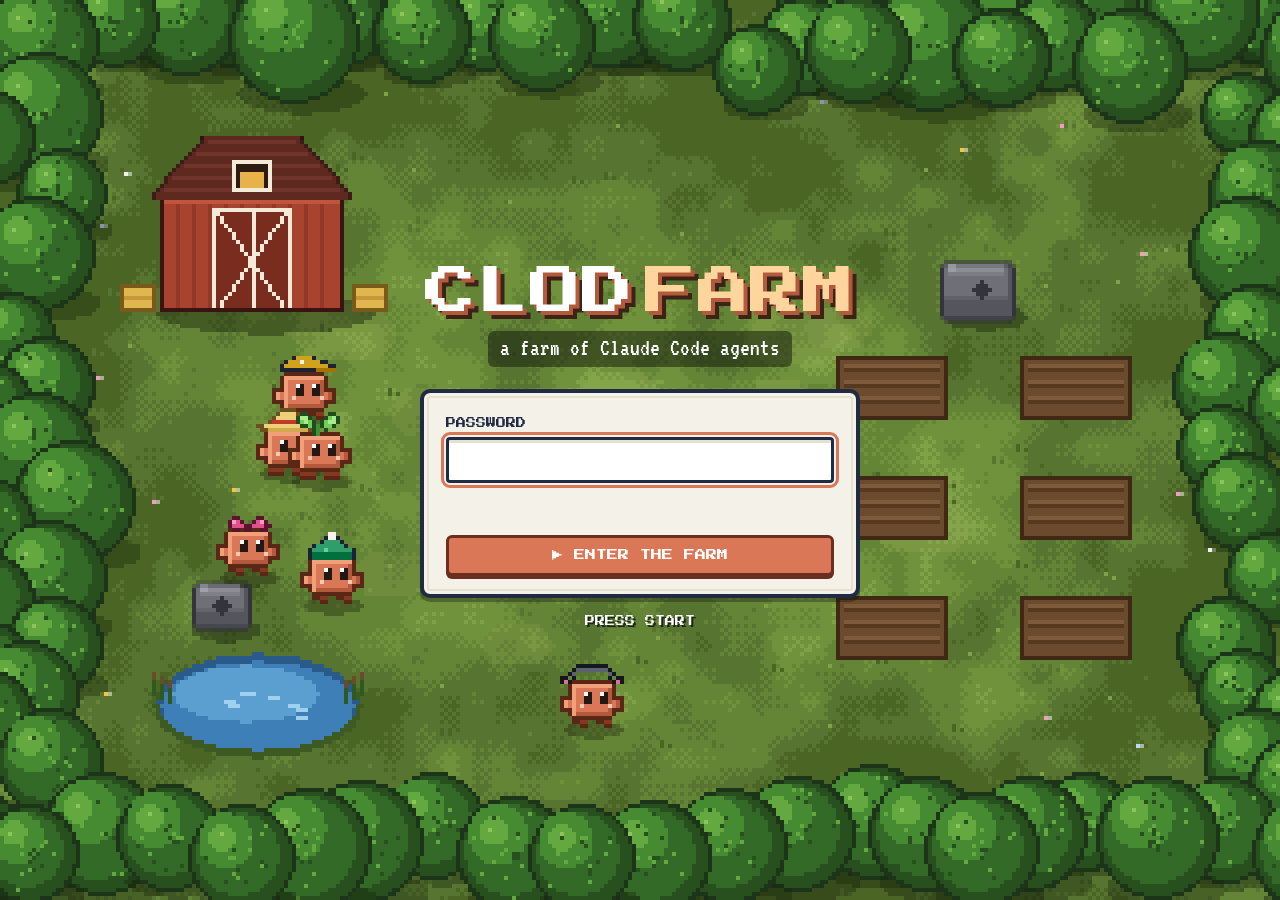
==== commit e3514254: "A TASKS page for every sub-agent and schedule; toolbar buttons say what they are - /tasks (the new c" ====
--- a/clodfarm/ui/index.html
+++ b/clodfarm/ui/index.html
@@ -37,11 +37,12 @@
 
 
   <div class="toolbar" role="toolbar" aria-label="Farm actions">
-    <a class="talk-hint" id="talk-hint" href="https://claude.ai/code" target="_blank" rel="noopener noreferrer" title="Talk to your Claude in the Claude app">
-      <b>TALK TO YOUR CLAUDE</b>
-      <span>Open the <strong>Claude app</strong> → <strong>Code</strong> → <strong id="talk-name">clodfarm</strong> and ask it anything. It starts sub-agents (you see them here), asks the other Claudes for help and schedules work.</span>
-    </a>
-    <button type="button" class="tool wide-tool" data-act="hatch" title="Add a new Claude (C)"><img alt="" data-icon="egg"><span>+ NEW CLAUDE</span></button>
+    <button type="button" class="tool mini" data-act="talk" id="talk-tool" data-tip="Talk to your Claude" data-key="T" aria-label="Talk to your Claude (T)"><img alt="" data-icon="chat"></button>
+    <button type="button" class="tool mini slack-tool" data-act="slack" id="slack-tool" data-tip="Connect Slack" data-key="S" aria-label="Connect Slack (S)"><img alt="" src="slack.svg"></button>
+    <a class="tool mini" href="dashboards" id="dash-tool" data-tip="Dashboards and stats" data-key="D" aria-label="Dashboards and stats (D)"><img alt="" data-icon="chart"></a>
+    <a class="tool mini" href="tasks" id="tasks-tool" data-tip="Tasks and schedules" data-key="J" aria-label="Tasks and schedules (J)"><img alt="" data-icon="tasks"></a>
+    <a class="tool mini" href="browser" id="browser-tool" data-tip="The farm's browser" data-key="B" aria-label="The farm's browser (B)"><img alt="" data-icon="globe"></a>
+    <button type="button" class="tool wide-tool" data-act="hatch" data-tip="Add a Claude or a bot" data-key="C" aria-label="Add a Claude or a bot (C)"><img alt="" data-icon="egg"><span>+ NEW CLAUDE</span></button>
   </div>
 
   <div id="textbox" class="textbox" role="status" aria-live="polite">
@@ -77,5 +78,18 @@
   <button class="x" type="button" data-close aria-label="Close">✕</button>
 </dialog>
 
+<dialog id="dlg-claude" class="panel dlg" aria-labelledby="claude-h">
+  <h2 id="claude-h">TALK TO YOUR CLAUDE</h2>
+  <div id="claude-body"></div>
+  <div class="dlg-actions" id="claude-actions"></div>
+  <button class="x" type="button" data-close aria-label="Close" autofocus>✕</button>
+</dialog>
+
+<dialog id="dlg-slack" class="panel dlg" aria-labelledby="slack-h">
+  <h2 id="slack-h">SLACK</h2>
+  <div id="slack-body"></div>
+  <button class="x" type="button" data-close aria-label="Close">✕</button>
+</dialog>
+
 </body>
 </html>
--- a/clodfarm/ui/style.css
+++ b/clodfarm/ui/style.css
@@ -76,7 +76,7 @@
 
 label { display: block; font: 10px/1.6 var(--font-px); margin: 0 0 14px; }
 label .muted { font-family: var(--font-body); font-size: 18px; }
-input:not([type=range]), textarea {
+input:not([type=range]):not([type=checkbox]), textarea, select {
   display: block; width: 100%; margin-top: 6px;
   font: 22px/1.1 var(--font-body);
   padding: 8px 10px;
@@ -86,6 +86,10 @@
   box-shadow: inset 0 3px 0 var(--paper-2);
 }
 textarea { resize: vertical; min-height: 90px; }
+label.check { display: flex; align-items: center; gap: 8px; flex-wrap: wrap; }
+label.check input { width: 20px; height: 20px; margin: 0; accent-color: var(--clay); }
+.hatch-kind { display: flex; gap: 8px; flex-wrap: wrap; margin: 0 0 14px; }
+.hatch-kind .btn { flex: 1 1 140px; }
 input[type=range] { width: 100%; accent-color: var(--clay); margin-top: 8px; }
 output { color: var(--clay-2); }
 .form-error { color: #b3261e; min-height: 1.2em; margin: 0 0 8px; }
@@ -137,6 +141,24 @@
 .tool.wide-tool { width: auto; height: 76px; grid-auto-flow: column; gap: 10px; padding: 8px 18px; background: var(--tan-2); color: var(--ink);
   border: 5px solid var(--tan-4); border-radius: 10px; box-shadow: 0 0 0 4px var(--tan), 0 6px 0 4px var(--shadow); }
 .tool.wide-tool span { font-size: 11px; }
+.tool.mini, .tool.wide-tool { height: 64px; }
+.tool.mini { width: 64px; padding: 0; background: var(--tan-2); color: var(--ink); text-decoration: none;
+  border: 5px solid var(--tan-4); border-radius: 10px; box-shadow: 0 0 0 4px var(--tan), 0 6px 0 4px var(--shadow); }
+.tool.mini img { width: 32px; height: 32px; }
+.tool.mini img[src$=".svg"] { image-rendering: auto; width: 30px; height: 30px; }
+/* what a toolbar button is, on a little wooden sign above it (hover or keyboard focus), with its shortcut key */
+.tool[data-tip] { position: relative; }
+.tool[data-tip]::before {
+  content: attr(data-tip) " · " attr(data-key); position: absolute; bottom: calc(100% + 14px); left: 50%; z-index: 30;
+  transform: translate(-50%, 4px); opacity: 0; pointer-events: none; white-space: nowrap;
+  font: 8px/1 var(--font-px); letter-spacing: .3px; color: #fff; text-transform: uppercase; padding: 8px 10px;
+  background: #4a3b2c; border: 3px solid #2f251b; border-radius: 4px; box-shadow: 0 3px 0 rgba(0, 0, 0, .35);
+  transition: opacity .12s, transform .12s;
+}
+.tool[data-tip]:hover::before, .tool[data-tip]:focus-visible::before { opacity: 1; transform: translate(-50%, 0); }
+.tool.wide-tool[data-tip]::before { left: auto; right: 0; transform: translate(0, 4px); }  /* the last one: keep it on screen */
+.tool.wide-tool[data-tip]:hover::before, .tool.wide-tool[data-tip]:focus-visible::before { transform: none; }
+@media (hover: none) { .tool[data-tip]::before { display: none; } }
 .job-text { display: block; font: 22px/1.2 var(--font-body); color: var(--ink); white-space: pre-wrap; word-break: break-word; }
 .job-text.big { font-size: 24px; background: #fff; border: 3px solid var(--paper-2); border-radius: 4px; padding: 12px; max-height: 320px; overflow: auto; }
 .subs { list-style: none; padding: 0; margin: 0; }
@@ -146,7 +168,7 @@
 
 .textbox {
   position: fixed; left: 14px; bottom: max(14px, env(safe-area-inset-bottom));
-  width: min(520px, calc(100vw - 620px)); min-height: 76px; padding: 14px 40px 14px 18px;
+  width: min(520px, calc(100vw - 500px)); min-height: 64px; padding: 14px 40px 14px 18px;
   background: var(--paper); border: var(--px) solid var(--ink); border-radius: 10px;
   box-shadow: inset 0 0 0 3px var(--paper), inset 0 0 0 5px #9fb3c8, 0 var(--px) 0 var(--shadow);
   font-size: 24px; cursor: pointer; transition: opacity .3s;
@@ -156,15 +178,14 @@
 .textbox.idle { opacity: .0; pointer-events: none; }
 @keyframes bob { 50% { transform: translateY(3px); } }
 
-.talk-hint {
-  display: grid; gap: 6px; max-width: 330px; padding: 10px 14px; text-decoration: none; color: var(--ink);
-  background: var(--paper); border: var(--px) solid var(--ink); border-radius: 10px;
-  box-shadow: inset 0 0 0 3px var(--paper), inset 0 0 0 5px var(--sky-2), 0 var(--px) 0 var(--shadow);
-  font-size: 19px; line-height: 1.1;
-}
-.talk-hint b { font: 9px/1.4 var(--font-px); font-weight: 400; color: var(--sky); }
-.talk-hint strong { font-weight: 400; color: var(--clay-2); }
-.talk-hint:hover { background: #fff; }
+.examples { margin: 0 0 10px; padding-left: 22px; }
+.banner-note { background: #fde6df; border: 3px solid #f2b8a6; border-radius: 6px; padding: 8px 10px; }
+.banner-note strong { font: 9px/1.6 var(--font-px); font-weight: 400; color: var(--clay-2); }
+.examples li { margin: 0 0 4px; }
+.session-name { font-weight: 400; color: var(--clay-2); overflow-wrap: anywhere; }
+.copy-row { display: flex; gap: 8px; align-items: stretch; }
+.copy-row .pre { flex: 1; min-width: 0; margin: 0; font-size: 17px; display: block; }
+h3.kicker { margin-top: 16px; }
 
 .talk { display: flex; flex-direction: column; gap: 10px; }
 .turn { max-width: 88%; align-self: flex-start; padding: 8px 12px 10px; border: 3px solid var(--ink); border-radius: 8px; background: #fff; white-space: pre-wrap; overflow-wrap: anywhere; }
@@ -238,27 +259,47 @@
   font: 11px var(--font-px); background: var(--clay); color: #fff; border: 3px solid #6b2f1f; border-radius: 50%;
 }
 .hatch-steps li.done::before { content: "✓"; background: var(--hp-good); border-color: #1f7a45; }
+.slack-tool { position: relative; }
+.slack-tool[data-state]::after { content: ""; position: absolute; top: 6px; right: 6px; width: 9px; height: 9px; background: #999; }
+.slack-tool[data-state=live]::after { background: var(--hp-good); box-shadow: 0 0 6px var(--hp-good); }
+.slack-tool[data-state=error]::after { background: #e0513c; }
+.slack-status { font: 10px/1.5 var(--font-px); margin: 0 0 10px; }
+.slack-status.live { color: #1f7a45; } .slack-status.error { color: #b3261e; } .slack-status.wait { color: #8a5a00; }
+.slack-form .row { display: flex; gap: 8px; align-items: flex-end; } .slack-form .row label { flex: 1; }
+.hatch-steps kbd { font: 16px var(--font-body); background: var(--paper-2); padding: 0 4px; border-radius: 3px; }
 .login-link { display: block; text-align: center; text-decoration: none; margin-top: 8px; }
 .egg-anim { display: block; margin: 8px auto 16px; width: 96px; height: 96px; }
 .center { text-align: center; }
+.tool-meta { margin: 0 0 8px; color: var(--ink-2); }
+.mcp-list { list-style: none; padding: 0; margin: 0 0 8px; }
+.mcp-list li { display: flex; align-items: center; gap: 8px; padding: 5px 0; border-bottom: 2px dashed var(--paper-2); font-size: 20px; }
+.mcp-name { overflow-wrap: anywhere; }
+.mcp-dot { flex: none; width: 10px; height: 10px; background: #999; }
+.mcp-dot.ok { background: var(--hp-good); } .mcp-dot.wait { background: var(--hp-mid); } .mcp-dot.bad { background: var(--hp-low); }
+.mcp-status { margin-left: auto; font: 8px/1 var(--font-px); white-space: nowrap; color: #777; }
+.mcp-status.ok { color: #1f7a45; } .mcp-status.wait { color: #8a5a00; } .mcp-status.bad { color: #b3261e; }
+.tool-group { margin: 6px 0; }
+.tool-group summary { cursor: pointer; font: 9px/2 var(--font-px); color: var(--clay-2); }
+.tool-chips { display: flex; flex-wrap: wrap; gap: 5px; padding: 6px 0 4px; }
+.tool-chip { font-size: 18px; line-height: 1; padding: 4px 7px; background: #fff; border: 2px solid var(--paper-2); border-radius: 4px; }
+.tool-chip.mcp { background: var(--sky-2); border-color: #b9dcee; }
 
 @media (max-width: 1100px) and (min-width: 761px) {
-  .talk-hint { max-width: 240px; font-size: 17px; }
-  .textbox { width: calc(100vw - 530px); }
+  .textbox { width: calc(100vw - 500px); }
 }
 /* --------------------------------------------------------------------- phones */
 @media (max-width: 760px) {
   body { font-size: 20px; }
   .chips { top: max(14px, env(safe-area-inset-top)); }
-  .textbox { width: auto; right: 14px; bottom: calc(max(14px, env(safe-area-inset-bottom)) + 122px); min-height: 60px; font-size: 21px; }
+  .textbox { width: auto; right: 14px; bottom: calc(max(14px, env(safe-area-inset-bottom)) + 76px); min-height: 56px; font-size: 21px; }
   .tool img { width: 30px; height: 30px; }
   .toolbar { left: 14px; right: 14px; justify-content: flex-end; align-items: stretch; }
-  .talk-hint { flex: 1; min-width: 0; max-width: none; padding: 7px 10px; font-size: 16px; gap: 3px; }
-  .talk-hint span { display: -webkit-box; -webkit-line-clamp: 3; -webkit-box-orient: vertical; overflow: hidden; }
-  .tool.wide-tool { height: 60px; padding: 6px 12px; }
+  .tool.mini { width: 56px; height: 56px; }
+  .tool.wide-tool { height: 56px; padding: 6px 12px; }
   .tool.wide-tool span { font-size: 8px; }
 }
 @media (prefers-reduced-motion: reduce) {
   .blink, .textbox .more { animation: none; }
+  .tool[data-tip]::before { transition: none; }
   dialog[open] { animation: none; }
 }
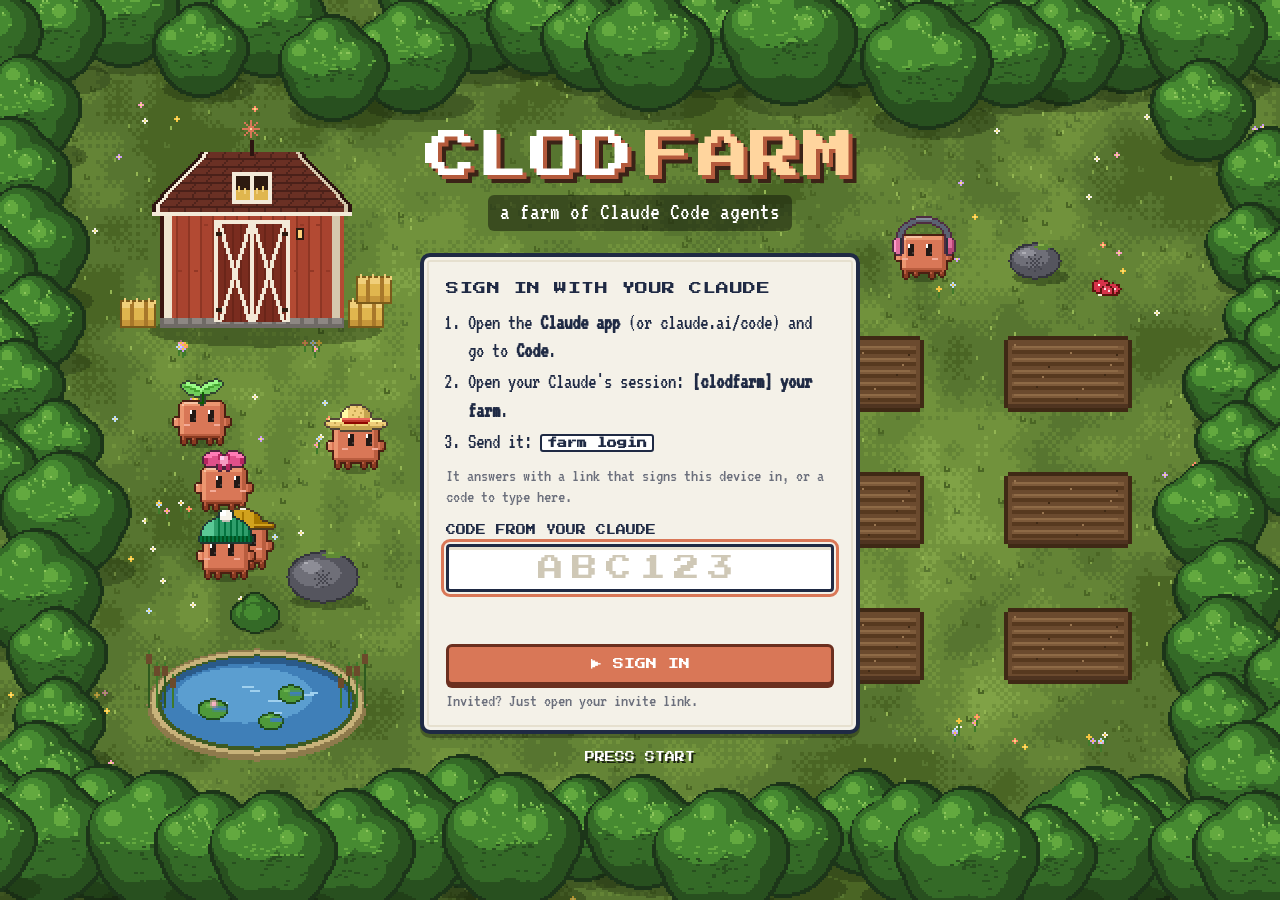
==== commit abe1cd76: "Blender connector: every Claude drives a Blender MCP server that runs elsewhere The farm manager con" ====
--- a/clodfarm/ui/index.html
+++ b/clodfarm/ui/index.html
@@ -21,29 +21,49 @@
   <div class="title-card">
     <h1 class="logo"><span>CLOD</span><span>FARM</span></h1>
     <p class="tagline">a farm of Claude Code agents</p>
-    <form id="login-form" class="panel login" autocomplete="on">
-      <input name="user" autocomplete="username" value="clodfarm" hidden>
-      <label>PASSWORD<input name="password" type="password" autocomplete="current-password" required></label>
-      <p class="form-error" id="login-error" role="alert"></p>
-      <button class="btn primary" type="submit">▶ ENTER THE FARM</button>
-    </form>
+    <div class="panel login" id="title-forms"></div>
     <p class="hint blink">PRESS START</p>
   </div>
 </main>
 
 <!-- ================================ the farm ================================ -->
 <div id="hud" hidden>
-  <div class="chips" id="chips" aria-live="polite"></div>
+  <div class="hud-top" id="hud-top">
+    <button type="button" class="tokens" id="tokens" aria-describedby="tokens-sign">
+      <span class="tok-big"><span class="fire" aria-hidden="true">🔥</span> <b id="tok-total">0</b> TOKENS</span>
+      <span class="tok-today" id="tok-today">today: 0</span>
+      <span class="sign tok-sign" id="tokens-sign" role="tooltip"></span>
+    </button>
+    <button type="button" class="mine-block" id="mine-block" hidden></button>
+    <button type="button" class="chip approve-chip" id="approve-chip" data-act="approvals" hidden></button>
+    <div class="chips" id="chips" aria-live="polite"></div>
+  </div>
 
+  <div class="cam-tools" role="toolbar" aria-label="Account and camera">
+    <button type="button" class="tool cam" data-act="menu" id="menu-tool" data-tip="Sign in and menu" data-key="M" aria-label="Sign in and menu (M)"><img alt="" data-icon="key"></button>
+    <button type="button" class="tool cam" data-act="zoomin" data-tip="Zoom in" data-key="+" aria-label="Zoom in (+)"><img alt="" data-icon="plus"></button>
+    <button type="button" class="tool cam" data-act="zoomout" data-tip="Zoom out" data-key="-" aria-label="Zoom out (-)"><img alt="" data-icon="minus"></button>
+    <button type="button" class="tool cam" data-act="fit" id="fit-tool" data-tip="See the whole farm" data-key="0" aria-label="See the whole farm (0)"><img alt="" data-icon="fit"></button>
+  </div>
 
-  <div class="toolbar" role="toolbar" aria-label="Farm actions">
-    <button type="button" class="tool mini" data-act="talk" id="talk-tool" data-tip="Talk to your Claude" data-key="T" aria-label="Talk to your Claude (T)"><img alt="" data-icon="chat"></button>
-    <button type="button" class="tool mini slack-tool" data-act="slack" id="slack-tool" data-tip="Connect Slack" data-key="S" aria-label="Connect Slack (S)"><img alt="" src="slack.svg"></button>
-    <a class="tool mini" href="dashboards" id="dash-tool" data-tip="Dashboards and stats" data-key="D" aria-label="Dashboards and stats (D)"><img alt="" data-icon="chart"></a>
-    <a class="tool mini" href="tasks" id="tasks-tool" data-tip="Tasks and schedules" data-key="J" aria-label="Tasks and schedules (J)"><img alt="" data-icon="tasks"></a>
-    <a class="tool mini" href="browser" id="browser-tool" data-tip="The farm's browser" data-key="B" aria-label="The farm's browser (B)"><img alt="" data-icon="globe"></a>
-    <button type="button" class="tool wide-tool" data-act="hatch" data-tip="Add a Claude or a bot" data-key="C" aria-label="Add a Claude or a bot (C)"><img alt="" data-icon="egg"><span>+ NEW CLAUDE</span></button>
-  </div>
+  <!-- the dock: what you can do, labelled and grouped (your Claude / the farm / running it), then + NEW CLAUDE -->
+  <nav class="dock" id="dock" aria-label="Farm actions">
+    <button type="button" class="tool help-tool" data-act="help" id="help-tool" data-tip="What's what" data-desc="Every button and everything on the farm, explained" data-key="?" aria-label="Help: what's what on the farm (?)"><span class="q" aria-hidden="true">?</span><span class="lbl">HELP</span></button>
+    <div class="dock-group" id="grp-mine" data-cap="YOUR CLAUDE">
+      <button type="button" class="tool" data-act="talk" id="talk-tool" data-tip="Talk to your Claude" data-desc="Open it in the Claude app and give it work" data-key="T" aria-label="Talk to your Claude (T)" hidden><img alt="" data-icon="chat"><span class="lbl">TALK</span></button>
+      <a class="tool" href="browser" id="browser-tool" data-tip="Your Claude's browser" data-desc="Watch and steer the web browser it uses" data-key="B" aria-label="Your Claude's browser (B)" hidden><img alt="" data-icon="globe"><span class="lbl" data-short="WEB">BROWSER</span></a>
+    </div>
+    <div class="dock-group" id="grp-farm" data-cap="THE FARM">
+      <button type="button" class="tool" data-act="roster" id="roster-tool" data-tip="Every Claude" data-desc="Find any Claude: who's busy, resting, and their usage" data-key="R" aria-label="Every Claude (R)"><img alt="" data-icon="roster"><span class="lbl" data-short="ALL">EVERYONE</span></button>
+      <a class="tool" href="tasks" id="tasks-tool" data-tip="Tasks and schedules" data-desc="Every sub-agent job, running or done, and what's scheduled" data-key="J" aria-label="Tasks and schedules (J)"><img alt="" data-icon="tasks"><span class="lbl">TASKS</span></a>
+      <a class="tool" href="dashboards" id="dash-tool" data-tip="Dashboards and stats" data-desc="Charts your Claudes keep, and the farm's numbers" data-key="D" aria-label="Dashboards and stats (D)" hidden><img alt="" data-icon="chart"><span class="lbl">STATS</span></a>
+    </div>
+    <div class="dock-group" id="grp-run" data-cap="MANAGE">
+      <button type="button" class="tool conn-tool" data-act="connectors" id="conn-tool" data-tip="Connectors" data-desc="Plug the farm into Slack, Stripe, Blender and Google Ads" data-key="S" aria-label="Connectors: Slack, Stripe, Blender and Google Ads (S)" aria-haspopup="menu" aria-expanded="false" aria-controls="dlg-conn-menu" hidden><img alt="" data-icon="plug"><span class="lbl" data-short="APPS">CONNECTORS</span><span class="conn-badge" id="conn-badge" aria-hidden="true" hidden></span></button>
+      <button type="button" class="tool" data-act="manager" id="manager-tool" data-tip="Run the farm" data-desc="Planner, privacy, hatching, people, release" data-key="G" aria-label="Run the farm (G)" hidden><img alt="" data-icon="gear"><span class="lbl" data-short="ADMIN">MANAGE</span></button>
+    </div>
+    <button type="button" class="tool hatch-tool" data-act="hatch" id="hatch-tool" data-tip="Add a Claude or a bot" data-desc="Hatch a new Claude: pick its look, log it in" data-key="C" aria-label="Add a Claude or a bot (C)"><img alt="" data-icon="egg"><span class="lbl"><span class="plus">+ </span>NEW<span class="long"> CLAUDE</span></span><span class="call-arrow" aria-hidden="true"><b>START HERE</b><i></i></span></button>
+  </nav>
 
   <div id="textbox" class="textbox" role="status" aria-live="polite">
     <p id="textbox-text"></p><span class="more" aria-hidden="true">▼</span>
@@ -53,14 +73,15 @@
 <!-- ================================= dialogs ================================= -->
 <dialog id="dlg-summary" class="panel dlg" aria-labelledby="sum-name">
   <div class="sum-head">
-    <canvas class="sum-sprite" id="sum-sprite" width="32" height="32" aria-hidden="true"></canvas>
+    <canvas class="sum-sprite" id="sum-sprite" width="96" height="96" aria-hidden="true"></canvas>
     <div>
       <h2 id="sum-name">CLAUDE</h2>
       <p class="muted" id="sum-sub"></p>
+      <div class="sum-top" id="sum-top"></div>
     </div>
   </div>
   <div id="sum-body"></div>
-  <div class="dlg-actions" id="sum-actions"></div>
+  <div class="dlg-actions save-bar" id="sum-actions"></div>
   <button class="x" type="button" data-close aria-label="Close">✕</button>
 </dialog>
 
@@ -72,7 +93,7 @@
   <button class="x" type="button" data-close aria-label="Close">✕</button>
 </dialog>
 
-<dialog id="dlg-hatch" class="panel dlg" aria-labelledby="hatch-h">
+<dialog id="dlg-hatch" class="panel dlg roomy" aria-labelledby="hatch-h">
   <h2 id="hatch-h">NEW CLAUDE</h2>
   <div id="hatch-body"></div>
   <button class="x" type="button" data-close aria-label="Close">✕</button>
@@ -91,5 +112,76 @@
   <button class="x" type="button" data-close aria-label="Close">✕</button>
 </dialog>
 
+<!-- CONNECTORS: a wooden menu over its dock button (a sheet on a phone), one row per service -->
+<dialog id="dlg-conn-menu" class="conn-menu" aria-labelledby="connm-h">
+  <h2 class="conn-cap" id="connm-h">CONNECTORS</h2>
+  <div class="conn-list" id="connm-list" role="menu" aria-labelledby="connm-h"></div>
+  <p class="conn-foot" id="connm-foot"></p>
+</dialog>
+
+<dialog id="dlg-connector" class="panel dlg" aria-labelledby="connector-h">
+  <div class="conn-head">
+    <span class="conn-logo big"><img alt="" id="connector-logo" src="stripe.svg"></span>
+    <div><button type="button" class="kicker crumb" id="connector-back" aria-label="Back to all connectors">◀ CONNECTORS</button><h2 id="connector-h">STRIPE</h2></div>
+  </div>
+  <div id="connector-body"></div>
+  <button class="x" type="button" data-close aria-label="Close">✕</button>
+</dialog>
+
+<dialog id="dlg-approvals" class="panel dlg sheet" aria-labelledby="appr-h">
+  <h2 id="appr-h">TO APPROVE</h2>
+  <p class="muted small" id="appr-sub"></p>
+  <div id="appr-body"></div>
+  <button class="x" type="button" data-close aria-label="Close">✕</button>
+</dialog>
+
+<dialog id="dlg-roster" class="panel dlg wide sheet" aria-labelledby="roster-h">
+  <h2 id="roster-h">EVERY CLAUDE</h2>
+  <div class="roster-bar">
+    <input id="roster-q" type="search" placeholder="search names, tasks…" autocomplete="off" aria-label="Search Claudes">
+    <select id="roster-sort" aria-label="Sort by">
+      <option value="status">BUSY FIRST</option><option value="name">NAME</option><option value="tokens">TOKENS</option>
+      <option value="h5">5H USED</option><option value="d7">7D USED</option>
+    </select>
+  </div>
+  <p class="muted small" id="roster-count"></p>
+  <ul class="roster" id="roster-list"></ul>
+  <button class="x" type="button" data-close aria-label="Close">✕</button>
+</dialog>
+
+<dialog id="dlg-manager" class="panel dlg wide" aria-labelledby="mgr-h">
+  <h2 id="mgr-h">RUN THE FARM</h2>
+  <div id="mgr-body"></div>
+  <button class="x" type="button" data-close aria-label="Close">✕</button>
+</dialog>
+
+<dialog id="dlg-planner" class="panel dlg" aria-labelledby="plan-h">
+  <div class="sum-head">
+    <canvas class="sum-sprite" id="plan-sprite" width="96" height="96" aria-hidden="true"></canvas>
+    <div><h2 id="plan-h">THE PLANNER</h2><p class="muted" id="plan-sub"></p></div>
+  </div>
+  <div id="plan-body"></div>
+  <div class="dlg-actions" id="plan-actions"></div>
+  <button class="x" type="button" data-close aria-label="Close">✕</button>
+</dialog>
+
+<dialog id="dlg-settings" class="panel dlg roomy" aria-labelledby="set-h">
+  <h2 id="set-h">SETTINGS</h2>
+  <div id="set-body"></div>
+  <button class="x" type="button" data-close aria-label="Close">✕</button>
+</dialog>
+
+<dialog id="dlg-help" class="panel dlg wide sheet" aria-labelledby="help-h">
+  <h2 id="help-h">WHAT'S WHAT</h2>
+  <div id="help-body"></div>
+  <button class="x" type="button" data-close aria-label="Close">✕</button>
+</dialog>
+
+<dialog id="dlg-menu" class="panel dlg" aria-labelledby="menu-h">
+  <h2 id="menu-h">MENU</h2>
+  <div id="menu-body"></div>
+  <button class="x" type="button" data-close aria-label="Close">✕</button>
+</dialog>
+
 </body>
 </html>
--- a/clodfarm/ui/style.css
+++ b/clodfarm/ui/style.css
@@ -42,7 +42,9 @@
 :focus-visible { outline: 3px solid var(--clay); outline-offset: 2px; }
 img[data-icon], .sum-sprite, canvas { image-rendering: pixelated; image-rendering: crisp-edges; }
 
-#world { position: fixed; inset: 0; width: 100vw; height: 100vh; display: block; }
+#world { position: fixed; inset: 0; width: 100vw; height: 100vh; display: block; touch-action: none; cursor: grab; }
+#world.pointing { cursor: pointer; }
+#world.grabbing { cursor: grabbing; }
 #labels { position: fixed; inset: 0; pointer-events: none; overflow: hidden; }
 
 /* ---------------------------------------------------------------- pixel panels */
@@ -114,7 +116,10 @@
 @keyframes blink { to { visibility: hidden; } }
 
 /* ------------------------------------------------------------------------- HUD */
-.chips { position: fixed; top: max(14px, env(safe-area-inset-top)); left: 14px; display: flex; flex-direction: column; gap: 6px; }
+.hud-top { position: fixed; top: max(12px, env(safe-area-inset-top)); left: 12px; display: flex; flex-direction: column; align-items: flex-start; gap: 6px;
+  max-width: calc(100vw - 80px); pointer-events: none; }
+.hud-top > * { pointer-events: auto; }
+.chips { display: flex; flex-direction: column; gap: 5px; }
 .chip {
   display: inline-flex; align-items: center; gap: 8px; width: max-content;
   font: 9px/1 var(--font-px); color: #fff; padding: 7px 9px;
@@ -125,39 +130,104 @@
 .chip .dot { width: 8px; height: 8px; background: var(--hp-good); box-shadow: 0 0 6px var(--hp-good); }
 .chip .dot.off { background: #999; box-shadow: none; }
 
-.toolbar {
+/* a public farm's visitor: the tokens burning and the Claudes at work, nothing to press but the key (sign in) */
+#hud.spectator .dock, #hud.spectator .chips, #hud.spectator #mine-block, #hud.spectator #approve-chip,
+#hud.spectator #textbox { display: none !important; }
+/* signing in: where your Claude is in the Claude app, step by step */
+.signin-steps { margin: 0 0 10px; padding-left: 22px; font-size: 21px; line-height: 1.35; }
+.signin-steps li { margin: 3px 0; }
+.signin-steps + .hint-line { margin: 0 0 14px; }
+.signin-steps .say { font-family: var(--font-px); font-size: 10px; background: #fff; border: 2px solid var(--ink); border-radius: 3px; padding: 2px 5px; }
+/* an invite: one button */
+.invite-h { font: 13px/1.5 var(--font-px); margin: 0 0 10px; }
+.acct-form.invite p { margin: 0 0 12px; }
+.invite-go { width: 100%; justify-content: center; padding: 16px 12px; font-size: 12px; animation: call-pulse 1.2s ease-in-out infinite; }
+.invite-row { flex-wrap: nowrap; }
+.invite-link { flex: 1; min-width: 0; font: 19px var(--font-body); padding: 8px 10px; border: 3px solid var(--ink); border-radius: 4px; background: #fff; }
+@media (prefers-reduced-motion: reduce) { .invite-go { animation: none; } }
+
+/* ------------------------------------------------------------------- the dock
+ * What you can do, bottom right: wooden trays of labelled buttons, grouped (your Claude / the farm / running it), then
+ * + NEW CLAUDE as the one clay-coloured sign. Hover or focus shows a sign with the shortcut and one line on what it does. */
+.dock {
   position: fixed; right: 14px; bottom: max(14px, env(safe-area-inset-bottom));
   display: flex; align-items: flex-end; gap: 10px;
 }
-
-.tool {
-  width: 76px; height: 76px; display: grid; place-items: center; align-content: center; gap: 4px; padding: 6px;
-  background: var(--tan-2); border: 3px solid var(--tan-3); border-radius: 6px; box-shadow: inset 0 -4px 0 rgba(110, 86, 60, .25);
-}
-.tool:nth-child(odd) { background: #4a3b2c; border-color: #2f251b; color: #fff; }
-.tool:hover { filter: brightness(1.08); transform: translateY(-1px); }
-.tool img { width: 40px; height: 40px; }
-.tool span { font: 7px/1 var(--font-px); letter-spacing: .3px; }
-.tool.wide-tool { width: auto; height: 76px; grid-auto-flow: column; gap: 10px; padding: 8px 18px; background: var(--tan-2); color: var(--ink);
-  border: 5px solid var(--tan-4); border-radius: 10px; box-shadow: 0 0 0 4px var(--tan), 0 6px 0 4px var(--shadow); }
-.tool.wide-tool span { font-size: 11px; }
-.tool.mini, .tool.wide-tool { height: 64px; }
-.tool.mini { width: 64px; padding: 0; background: var(--tan-2); color: var(--ink); text-decoration: none;
-  border: 5px solid var(--tan-4); border-radius: 10px; box-shadow: 0 0 0 4px var(--tan), 0 6px 0 4px var(--shadow); }
-.tool.mini img { width: 32px; height: 32px; }
-.tool.mini img[src$=".svg"] { image-rendering: auto; width: 30px; height: 30px; }
-/* what a toolbar button is, on a little wooden sign above it (hover or keyboard focus), with its shortcut key */
-.tool[data-tip] { position: relative; }
+.dock-group {
+  position: relative; display: flex; gap: 6px; padding: 7px;
+  background: #7a5a3c repeating-linear-gradient(180deg, transparent 0 9px, rgba(0, 0, 0, .12) 9px 10px, rgba(255, 255, 255, .06) 10px 11px);
+  border: 3px solid #3b2b1d; border-radius: 10px; box-shadow: 0 5px 0 var(--shadow), inset 0 2px 0 rgba(255, 255, 255, .18);
+}
+.dock-group::before { /* the tray's name, on a little tab */
+  content: attr(data-cap); position: absolute; left: 10px; bottom: calc(100% + 1px);
+  font: 8px/1 var(--font-px); letter-spacing: .4px; color: #fff4d6; padding: 5px 7px 4px; white-space: nowrap;
+  background: #3b2b1d; border-radius: 5px 5px 0 0;
+}
+.tool { display: grid; place-items: center; padding: 0; text-decoration: none; color: var(--ink); cursor: pointer; }
+.dock .tool {
+  position: relative; min-width: 68px; height: 68px; padding: 7px 7px 6px;
+  grid-template-rows: 1fr auto; gap: 4px;
+  background: var(--tan-2); border: 3px solid #2f251b; border-radius: 7px;
+  box-shadow: inset 0 -4px 0 rgba(110, 86, 60, .28), inset 0 2px 0 #fff8ea, 0 2px 0 #2f251b;
+  transition: transform .06s;
+}
+.dock .tool:hover { background: #fff6e2; transform: translateY(-2px); }
+.dock .tool:active { transform: translateY(1px); box-shadow: inset 0 -2px 0 rgba(110, 86, 60, .28); }
+.dock .tool img { width: 30px; height: 30px; display: block; }
+.dock .tool img[src$=".svg"] { image-rendering: auto; width: 26px; height: 26px; }
+.lbl { font: 8px/1 var(--font-px); letter-spacing: .2px; white-space: nowrap; }
+.help-tool { min-width: 56px !important; }
+.help-tool .q {
+  width: 30px; height: 30px; display: grid; place-items: center; font: 14px/1 var(--font-px); color: #fff; padding-left: 2px;
+  background: var(--ink-2); border: 3px solid var(--ink); border-radius: 50%;
+}
+.dock .hatch-tool {
+  grid-template-rows: none; grid-auto-flow: column; gap: 10px; padding: 8px 16px; height: 74px;
+  background: var(--clay); color: #fff; border: 4px solid #6b2f1f; border-radius: 10px;
+  box-shadow: 0 0 0 4px var(--tan), 0 0 0 7px #3b2b1d, 0 8px 0 5px var(--shadow), inset 0 -5px 0 rgba(0, 0, 0, .16), inset 0 3px 0 #f2a07a;
+}
+.dock .hatch-tool:hover { background: #e4865f; }
+.dock .hatch-tool img { width: 40px; height: 40px; }
+.dock .hatch-tool .lbl { font-size: 11px; text-shadow: 2px 2px 0 #6b2f1f; }
+.dock .hatch-tool.off { opacity: .6; filter: grayscale(.6); }
+/* a new farm: the one thing to do, like a game's PRESS START (a bouncing arrow, a pulse, a shine across) */
+.dock .hatch-tool.call { animation: call-pulse 1.2s ease-in-out infinite; overflow: visible; }
+.dock:has(.hatch-tool.call) { z-index: 6; } /* its arrow over the textbox and the farm */
+.dock .hatch-tool.call::after {
+  content: ""; position: absolute; inset: 0; border-radius: 6px; pointer-events: none;
+  background: linear-gradient(105deg, transparent 35%, rgba(255, 255, 255, .55) 50%, transparent 65%) no-repeat;
+  background-size: 250% 100%; animation: call-shine 2.4s ease-in-out infinite;
+}
+.call-arrow { display: none; position: absolute; left: 50%; bottom: calc(100% + 20px); z-index: 31; pointer-events: none;
+  flex-direction: column; align-items: center; transform: translateX(-50%); animation: call-bob .5s ease-in-out infinite alternate; }
+.hatch-tool.call .call-arrow { display: flex; }
+.call-arrow b { font: 10px/1 var(--font-px); color: #fff; white-space: nowrap; padding: 7px 9px 6px;
+  background: var(--ink); border: 3px solid #fff8ea; border-radius: 5px; box-shadow: 0 3px 0 rgba(0, 0, 0, .35); }
+.call-arrow i { width: 0; height: 0; margin-top: 5px; border-left: 15px solid transparent; border-right: 15px solid transparent;
+  border-top: 18px solid #ffd23f; filter: drop-shadow(0 3px 0 #3b2b1d) drop-shadow(0 -2px 0 #3b2b1d); }
+.hatch-tool.call[data-tip]::before { display: none; } /* the arrow says it */
+.dock .hatch-tool.call img { animation: egg-wobble 1.2s ease-in-out infinite; transform-origin: 50% 85%; } /* about to hatch */
+@keyframes egg-wobble { 0%, 40%, 100% { transform: rotate(0); } 50% { transform: rotate(-12deg); } 60% { transform: rotate(10deg); } 70% { transform: rotate(-6deg); } 80% { transform: rotate(3deg); } }
+@keyframes call-pulse { 0%, 100% { transform: translateY(0) scale(1); filter: brightness(1); } 50% { transform: translateY(-4px) scale(1.05); filter: brightness(1.14); } }
+@keyframes call-shine { 0%, 55% { background-position: 150% 0; } 100% { background-position: -60% 0; } }
+@keyframes call-bob { from { transform: translate(-50%, 0); } to { transform: translate(-50%, -9px); } }
+@keyframes call-bob-phone { from { transform: translate(0, 50%); } to { transform: translate(-8px, 50%); } }
+@media (prefers-reduced-motion: reduce) { .dock .hatch-tool.call, .dock .hatch-tool.call::after, .dock .hatch-tool.call img, .call-arrow { animation: none; } }
+/* the sign: what it is and its key, then one line on what it does */
 .tool[data-tip]::before {
-  content: attr(data-tip) " · " attr(data-key); position: absolute; bottom: calc(100% + 14px); left: 50%; z-index: 30;
-  transform: translate(-50%, 4px); opacity: 0; pointer-events: none; white-space: nowrap;
-  font: 8px/1 var(--font-px); letter-spacing: .3px; color: #fff; text-transform: uppercase; padding: 8px 10px;
-  background: #4a3b2c; border: 3px solid #2f251b; border-radius: 4px; box-shadow: 0 3px 0 rgba(0, 0, 0, .35);
+  content: attr(data-tip) "  [" attr(data-key) "]\A" attr(data-desc); position: absolute; bottom: calc(100% + 16px); left: 50%; z-index: 30;
+  transform: translate(-50%, 4px); opacity: 0; pointer-events: none; white-space: pre; text-align: left;
+  font: 19px/1.05 var(--font-body); color: #fff; padding: 8px 11px 9px;
+  background: #4a3b2c; border: 3px solid #2f251b; border-radius: 5px; box-shadow: 0 3px 0 rgba(0, 0, 0, .35);
   transition: opacity .12s, transform .12s;
 }
 .tool[data-tip]:hover::before, .tool[data-tip]:focus-visible::before { opacity: 1; transform: translate(-50%, 0); }
-.tool.wide-tool[data-tip]::before { left: auto; right: 0; transform: translate(0, 4px); }  /* the last one: keep it on screen */
-.tool.wide-tool[data-tip]:hover::before, .tool.wide-tool[data-tip]:focus-visible::before { transform: none; }
+.help-tool[data-tip]::before, #grp-mine .tool[data-tip]::before { left: 0; transform: translate(0, 4px); }
+.help-tool[data-tip]:hover::before, .help-tool[data-tip]:focus-visible::before,
+#grp-mine .tool[data-tip]:hover::before, #grp-mine .tool[data-tip]:focus-visible::before { transform: none; }
+#grp-run .tool[data-tip]::before, .hatch-tool[data-tip]::before { left: auto; right: 0; transform: translate(0, 4px); }
+#grp-run .tool[data-tip]:hover::before, #grp-run .tool[data-tip]:focus-visible::before,
+.hatch-tool[data-tip]:hover::before, .hatch-tool[data-tip]:focus-visible::before { transform: none; }
 @media (hover: none) { .tool[data-tip]::before { display: none; } }
 .job-text { display: block; font: 22px/1.2 var(--font-body); color: var(--ink); white-space: pre-wrap; word-break: break-word; }
 .job-text.big { font-size: 24px; background: #fff; border: 3px solid var(--paper-2); border-radius: 4px; padding: 12px; max-height: 320px; overflow: auto; }
@@ -168,7 +238,7 @@
 
 .textbox {
   position: fixed; left: 14px; bottom: max(14px, env(safe-area-inset-bottom));
-  width: min(520px, calc(100vw - 500px)); min-height: 64px; padding: 14px 40px 14px 18px;
+  width: min(520px, 40vw); min-height: 64px; padding: 14px 40px 14px 18px;
   background: var(--paper); border: var(--px) solid var(--ink); border-radius: 10px;
   box-shadow: inset 0 0 0 3px var(--paper), inset 0 0 0 5px #9fb3c8, 0 var(--px) 0 var(--shadow);
   font-size: 24px; cursor: pointer; transition: opacity .3s;
@@ -176,6 +246,7 @@
 .textbox p { margin: 0; }
 .textbox .more { position: absolute; right: 16px; bottom: 10px; font-size: 14px; color: var(--clay); animation: bob .8s steps(2) infinite; }
 .textbox.idle { opacity: .0; pointer-events: none; }
+.textbox.above { width: min(560px, calc(100vw - 28px)); }
 @keyframes bob { 50% { transform: translateY(3px); } }
 
 .examples { margin: 0 0 10px; padding-left: 22px; }
@@ -235,7 +306,7 @@
 }
 
 .sum-head { display: flex; gap: 16px; align-items: center; margin-bottom: 14px; padding-right: 40px; }
-.sum-sprite { width: 96px; height: 96px; background: #cfe3b0; border: 3px solid var(--ink); border-radius: 8px; }
+.sum-sprite { box-sizing: content-box; width: 96px; height: 96px; background: #71923c; border: 3px solid var(--ink); border-radius: 8px; box-shadow: 0 3px 0 var(--shadow); }
 .sum-head h2 { margin-bottom: 6px; }
 .stat-row { display: grid; grid-template-columns: 110px 1fr; gap: 6px 12px; align-items: center; margin: 4px 0; }
 .stat-row dt { font: 9px/1.4 var(--font-px); color: var(--clay-2); }
@@ -259,16 +330,12 @@
   font: 11px var(--font-px); background: var(--clay); color: #fff; border: 3px solid #6b2f1f; border-radius: 50%;
 }
 .hatch-steps li.done::before { content: "✓"; background: var(--hp-good); border-color: #1f7a45; }
-.slack-tool { position: relative; }
-.slack-tool[data-state]::after { content: ""; position: absolute; top: 6px; right: 6px; width: 9px; height: 9px; background: #999; }
-.slack-tool[data-state=live]::after { background: var(--hp-good); box-shadow: 0 0 6px var(--hp-good); }
-.slack-tool[data-state=error]::after { background: #e0513c; }
 .slack-status { font: 10px/1.5 var(--font-px); margin: 0 0 10px; }
 .slack-status.live { color: #1f7a45; } .slack-status.error { color: #b3261e; } .slack-status.wait { color: #8a5a00; }
 .slack-form .row { display: flex; gap: 8px; align-items: flex-end; } .slack-form .row label { flex: 1; }
 .hatch-steps kbd { font: 16px var(--font-body); background: var(--paper-2); padding: 0 4px; border-radius: 3px; }
 .login-link { display: block; text-align: center; text-decoration: none; margin-top: 8px; }
-.egg-anim { display: block; margin: 8px auto 16px; width: 96px; height: 96px; }
+.egg-anim { display: block; box-sizing: content-box; margin: 8px auto 16px; width: 96px; height: 96px; border: 3px solid var(--ink); border-radius: 12px; box-shadow: 0 3px 0 var(--shadow); }
 .center { text-align: center; }
 .tool-meta { margin: 0 0 8px; color: var(--ink-2); }
 .mcp-list { list-style: none; padding: 0; margin: 0 0 8px; }
@@ -284,22 +351,483 @@
 .tool-chip { font-size: 18px; line-height: 1; padding: 4px 7px; background: #fff; border: 2px solid var(--paper-2); border-radius: 4px; }
 .tool-chip.mcp { background: var(--sky-2); border-color: #b9dcee; }
 
-@media (max-width: 1100px) and (min-width: 761px) {
-  .textbox { width: calc(100vw - 500px); }
-}
 /* --------------------------------------------------------------------- phones */
 @media (max-width: 760px) {
   body { font-size: 20px; }
-  .chips { top: max(14px, env(safe-area-inset-top)); }
-  .textbox { width: auto; right: 14px; bottom: calc(max(14px, env(safe-area-inset-bottom)) + 76px); min-height: 56px; font-size: 21px; }
-  .tool img { width: 30px; height: 30px; }
-  .toolbar { left: 14px; right: 14px; justify-content: flex-end; align-items: stretch; }
-  .tool.mini { width: 56px; height: 56px; }
-  .tool.wide-tool { height: 56px; padding: 6px 12px; }
-  .tool.wide-tool span { font-size: 8px; }
+  .textbox, .textbox.above { width: auto !important; left: 8px; right: 8px; bottom: calc(max(8px, env(safe-area-inset-bottom)) + 74px); min-height: 56px; font-size: 21px; padding: 12px 36px 12px 14px; }
 }
 @media (prefers-reduced-motion: reduce) {
   .blink, .textbox .more { animation: none; }
   .tool[data-tip]::before { transition: none; }
   dialog[open] { animation: none; }
 }
+
+/* ------------------------------------------------------------ farm-wide burn */
+.tokens {
+  position: relative; display: flex; flex-direction: column; align-items: flex-start; gap: 5px; text-align: left;
+  padding: 9px 12px 8px; color: #fff; cursor: help;
+  background: rgba(22, 30, 12, .74); border: 3px solid #2f251b; border-radius: 6px; box-shadow: 0 3px 0 rgba(0, 0, 0, .35);
+}
+.tokens { min-width: 384px; } /* room for a 10-digit count, so the HUD doesn't grow while it ticks */
+.tok-big { font: 15px/1 var(--font-px); letter-spacing: .5px; white-space: nowrap; text-shadow: 2px 2px 0 #1b2410; }
+.tok-big b { font-weight: 400; color: #ffd59e; font-variant-numeric: tabular-nums; }
+.tok-big .fire { font-family: system-ui, sans-serif; }
+.tok-today { font: 8px/1 var(--font-px); color: #cfe3b0; letter-spacing: .3px; }
+/* the breakdown, on a wooden sign under the counter (hover, keyboard focus, or a tap) */
+.sign {
+  font: 8px/1.5 var(--font-px); letter-spacing: .3px; color: #fff; text-transform: uppercase; padding: 10px 12px;
+  background: #4a3b2c; border: 3px solid #2f251b; border-radius: 4px; box-shadow: 0 3px 0 rgba(0, 0, 0, .35);
+}
+.tok-sign { position: absolute; top: calc(100% + 10px); left: 0; z-index: 30; display: none; min-width: 300px; cursor: default; }
+.tokens:hover .tok-sign, .tokens:focus-visible .tok-sign, .tokens.open .tok-sign { display: block; }
+.tok-grid { display: grid; grid-template-columns: auto auto auto; gap: 4px 14px; }
+.tok-grid > :nth-child(3n+2), .tok-grid > :nth-child(3n) { text-align: right; font-variant-numeric: tabular-nums; }
+.tok-grid b { font-weight: 400; color: #ffd59e; }
+.tok-note { display: block; margin-top: 8px; font: 17px/1.1 var(--font-body); text-transform: none; color: #e6dcc6; }
+
+/* your Claude: yours, clearly (a paper card under the farm-wide counter) */
+.mine-block {
+  display: grid; gap: 4px; min-width: 250px; text-align: left; padding: 7px 10px 8px; color: var(--ink);
+  background: var(--paper); border: 3px solid #b7862c; border-radius: 6px; box-shadow: 0 3px 0 rgba(0, 0, 0, .35), inset 0 0 0 2px #ffe7a8;
+}
+.mine-block:hover { background: #fff; }
+.mine-h { display: flex; align-items: center; gap: 6px; font: 9px/1 var(--font-px); color: var(--clay-2); }
+.mine-h img { width: 36px; height: 36px; image-rendering: pixelated; margin: -10px 0 -8px -4px; }
+.mine-h b { color: var(--ink); font-weight: 400; }
+.mine-t { font: 19px/1 var(--font-body); }
+.mine-t b { font-weight: 400; color: var(--clay-2); }
+.hp.compact { grid-template-columns: 22px 1fr 34px; gap: 6px; font-size: 8px; }
+.hp.compact .bar { height: 9px; border-width: 2px; }
+.hp.compact .lbl { min-width: 0; font-size: 8px; }
+
+.approve-chip { font: 10px/1 var(--font-px); color: #fff; padding: 9px 11px; background: #b3261e; border: 3px solid #5c130e; border-radius: 5px;
+  box-shadow: 0 3px 0 rgba(0, 0, 0, .35); animation: pulse 1.1s ease-in-out infinite; }
+.approve-chip:hover { background: #d0342a; }
+@keyframes pulse { 50% { box-shadow: 0 3px 0 rgba(0, 0, 0, .35), 0 0 0 5px rgba(224, 81, 60, .45); transform: scale(1.03); } }
+.chip .role { color: #cfe3b0; }
+.tag.mine { color: #ffd59e; }
+
+/* ----------------------------------------------------------- camera + menu */
+.cam-tools { position: fixed; top: max(12px, env(safe-area-inset-top)); right: 12px; display: flex; flex-direction: column; gap: 8px; }
+.tool.cam { position: relative; width: 44px; height: 44px; padding: 0; background: var(--tan-2); color: var(--ink); border: 4px solid var(--tan-4); border-radius: 8px;
+  box-shadow: 0 0 0 3px var(--tan), 0 4px 0 3px var(--shadow); font: 16px/1 var(--font-px); }
+.tool.cam img { width: 24px; height: 24px; }
+.cam-tools .tool[data-tip]::before { content: attr(data-tip) "  [" attr(data-key) "]"; bottom: auto; top: 50%; left: auto; right: calc(100% + 14px); transform: translate(4px, -50%); }
+.cam-tools .tool[data-tip]:hover::before, .cam-tools .tool[data-tip]:focus-visible::before { transform: translate(0, -50%); }
+
+.bubble.crow { background: #fff4d6; }
+.bubble.crow::after { background: #fff4d6; }
+.bubble.crow.off { opacity: .8; background: #dcdcdc; }
+.bubble.crow.off::after { background: #dcdcdc; }
+
+/* ------------------------------------------------------------ title / login */
+.tabs { display: flex; gap: 6px; margin: 0 0 16px; }
+.tab { flex: 1; font: 9px/1 var(--font-px); padding: 10px 4px; background: var(--paper-2); border: 3px solid var(--ink-2); border-radius: 6px; color: var(--ink-2); }
+.tab.on { background: var(--clay); border-color: #6b2f1f; color: #fff; }
+.acct-form .btn { width: 100%; margin-top: 4px; }
+.code-input { font: 26px/1 var(--font-px) !important; letter-spacing: 8px; text-align: center; text-transform: uppercase; }
+.code-input::placeholder { color: #cfc8b6; }
+.hint-line b { color: var(--clay-2); font-weight: 400; }
+.login.inset { padding: 14px; border: 3px dashed var(--paper-2); border-radius: 8px; box-shadow: none; }
+
+/* ------------------------------------------------------------------ sheets */
+.btn.tiny { font-size: 8px; padding: 7px 9px; box-shadow: 0 2px 0 var(--ink); }
+.btn.big { font-size: 13px; padding: 16px 18px; flex: 1; }
+.btn.wide-btn { width: 100%; margin: 6px 0 4px; }
+.btn.pulse { animation: pulse 1.1s ease-in-out infinite; }
+.badge.mine { color: #8a5a00; background: #fff4c2; }
+.tags { display: flex; flex-wrap: wrap; gap: 6px; margin: 0 0 10px; }
+.appr { border: 3px solid var(--ink); border-radius: 8px; background: #fff; padding: 12px; margin: 0 0 14px; transition: opacity .25s, transform .25s; }
+.appr.focus { border-color: var(--clay); box-shadow: 0 0 0 4px rgba(217, 119, 87, .35); }
+.appr.decided { opacity: 0; transform: translateX(30px); }
+.appr h3 { margin: 6px 0 4px; font-size: 11px; }
+.appr-who { margin: 0; font-size: 20px; }
+.appr-who b { font: 9px var(--font-px); font-weight: 400; color: var(--clay-2); }
+.appr-prompt { max-height: 38vh; background: var(--paper); }
+.appr-acts { display: flex; gap: 10px; margin-top: 10px; }
+.appr .reason { margin: 8px 0 0; }
+.big-ok { font: 12px/2 var(--font-px); color: #1f7a45; margin: 20px 0; }
+.kicker.step { color: var(--ink-2); }
+.why { margin: -8px 0 14px 28px; }
+label.check.toggle { font-size: 10px; }
+.checklist { list-style: none; margin: 0 0 12px 28px; padding: 0; }
+.checklist label { margin: 0 0 8px; font: 20px/1.1 var(--font-body); }
+.two { display: grid; grid-template-columns: 1fr 1fr; gap: 0 12px; }
+.mgr-sec { border-top: 3px dashed var(--paper-2); padding-top: 4px; margin-top: 10px; }
+.mgr-sec:first-child { border-top: 0; margin-top: 0; }
+.mgr-sec h3 { margin-top: 10px; }
+.danger-zone h3 { color: #7a2a1d; }
+.owners { list-style: none; margin: 10px 0 0; padding: 0; max-height: 260px; overflow: auto; }
+.owners li { display: flex; align-items: center; gap: 8px; padding: 5px 0; border-bottom: 2px dashed var(--paper-2); }
+.owners .o-name { font: 9px var(--font-px); flex: 1; overflow-wrap: anywhere; }
+.dlg-actions.left { justify-content: flex-start; margin-top: 4px; }
+select { font: 22px/1.1 var(--font-body); }
+.menu-list { display: grid; gap: 6px; }
+.menu-item { display: flex; justify-content: space-between; align-items: center; gap: 10px; width: 100%; text-align: left; text-decoration: none; color: var(--ink);
+  font: 10px/1 var(--font-px); padding: 12px; background: #fff; border: 3px solid var(--paper-2); border-radius: 6px; }
+.menu-item:hover { border-color: var(--ink-2); }
+.menu-item kbd { font: 8px var(--font-px); color: var(--ink-2); background: var(--paper-2); padding: 4px 6px; border-radius: 3px; }
+
+/* ------------------------------------------------------------ the skin picker
+ * A little character creator: the critter live on its patch of meadow at the left, the choices as tiles at the right.
+ * On a phone the preview sits on top, beside SURPRISE ME. */
+dialog.dlg.roomy { width: min(780px, calc(100vw - 24px)); }
+.skin { display: grid; grid-template-columns: 200px minmax(0, 1fr); gap: 20px; align-items: start; margin: 0 0 4px; }
+.skin-left { position: sticky; top: 0; display: grid; gap: 10px; }
+.skin-stage {
+  display: block; width: 200px; height: 200px; background: #71923c;
+  border: 4px solid var(--ink); border-radius: 12px; box-shadow: 0 4px 0 var(--shadow);
+}
+.skin-caption { margin: 0; min-height: 2.2em; font-size: 19px; line-height: 1.1; color: var(--ink-2); text-align: center; }
+.btn.surprise { display: flex; align-items: center; justify-content: center; gap: 10px; width: 100%; }
+.btn.surprise img { width: 20px; height: 20px; }
+.skin-h { font: 9px/1 var(--font-px); letter-spacing: .5px; color: var(--clay-2); margin: 16px 0 8px; }
+.skin-right > .skin-h:first-child { margin-top: 2px; }
+.tiles { display: grid; gap: 6px; }
+.tile {
+  position: relative; display: grid; justify-items: center; align-content: center; gap: 3px; padding: 5px 2px 5px; min-width: 0;
+  background: #e8efd6; color: var(--ink); border: 3px solid #d6dcc2; border-radius: 8px; box-shadow: 0 2px 0 #c6ccb1;
+}
+.tile:hover { border-color: var(--ink-2); background: #f1f6e4; }
+.tile:active { transform: translateY(1px); }
+.tile.on { background: #fffdf6; border-color: var(--ink); box-shadow: 0 3px 0 var(--ink), inset 0 0 0 2px #ffd59e; }
+.tile.on::after { /* a pixel tick in a clay badge */
+  content: ""; position: absolute; top: -7px; right: -7px; width: 20px; height: 20px;
+  background: var(--clay) url("data:image/svg+xml,%3Csvg xmlns='http://www.w3.org/2000/svg' viewBox='0 0 8 7' shape-rendering='crispEdges'%3E%3Cpath fill='%23fff' d='M0 3h2v1H0zM1 4h2v1H1zM2 5h2v1H2zM3 4h2v1H3zM4 3h2v1H4zM5 2h2v1H5zM6 1h2v1H6zM7 0h1v1H7z'/%3E%3C/svg%3E") center / 12px no-repeat; border: 2px solid #6b2f1f; border-radius: 50%;
+}
+.tile:disabled { opacity: .4; cursor: default; }
+.tile-art { display: block; }
+.tile-lbl { font: 16px/1 var(--font-body); letter-spacing: .3px; white-space: nowrap; overflow: hidden; text-overflow: ellipsis; max-width: 100%; }
+.hat-grid { grid-template-columns: repeat(6, minmax(0, 1fr)); }
+.acc-grid { grid-template-columns: repeat(3, minmax(0, 1fr)); }
+.acc-tile { grid-auto-flow: column; justify-content: start; align-items: center; gap: 8px; padding: 4px 8px; }
+.target-grid { grid-template-columns: repeat(3, minmax(0, 1fr)); gap: 0; margin: 0 0 8px; border: 3px solid var(--ink); border-radius: 8px; overflow: hidden; }
+.target-tile { display: flex; align-items: center; justify-content: center; gap: 8px; padding: 9px 4px; border: 0; border-radius: 0; box-shadow: none; background: var(--paper); font: 9px/1 var(--font-px); }
+.target-tile + .target-tile { border-left: 3px solid var(--ink); }
+.target-tile.on { background: var(--ink); color: #fff; box-shadow: none; }
+.target-tile.on::after { display: none; }
+.chip-swatch { display: block; width: 16px; height: 16px; border: 2px solid var(--ink); border-radius: 3px; box-shadow: inset 0 -3px 0 rgba(0, 0, 0, .2); }
+.target-tile.on .chip-swatch { border-color: #fff; box-shadow: 0 0 0 2px var(--ink), inset 0 -3px 0 rgba(0, 0, 0, .2); }
+.swatch-grid { grid-template-columns: repeat(auto-fill, minmax(38px, 1fr)); }
+.swatch-tile { display: block; height: 40px; padding: 3px; background: #fff; border-color: var(--paper-2); box-shadow: 0 2px 0 var(--paper-2); }
+.swatch-tile i { display: block; width: 100%; height: 28px; border: 2px solid rgba(20, 20, 30, .45); border-radius: 4px;
+  box-shadow: inset 0 -4px 0 rgba(0, 0, 0, .2), inset 0 3px 0 rgba(255, 255, 255, .35); }
+
+/* hatching: where you are, and what to add */
+.stepper { list-style: none; display: flex; align-items: center; margin: 0 40px 18px 0; padding: 0; }
+.stepper li { display: flex; align-items: center; gap: 8px; font: 8px/1 var(--font-px); color: #8a8d98; white-space: nowrap; }
+.stepper li + li::before { content: ""; width: clamp(12px, 5vw, 40px); height: 3px; margin: 0 8px 0 2px; background: var(--paper-2); }
+.stepper li.done + li::before { background: var(--hp-good); }
+.stepper .pip { width: 28px; height: 28px; display: grid; place-items: center; font: 10px/1 var(--font-px); color: var(--ink-2);
+  background: var(--paper); border: 3px solid #b9b3a3; border-radius: 50%; }
+.stepper li.on { color: var(--ink); }
+.stepper li.on .pip { background: var(--clay); border-color: #6b2f1f; color: #fff; }
+.stepper li.done .pip { background: var(--hp-good); border-color: #1f7a45; color: #fff; }
+.hatch-kind { display: grid; grid-template-columns: 1fr 1fr; gap: 0; margin: 0 0 16px; border: 3px solid var(--ink); border-radius: 8px; overflow: hidden; box-shadow: 0 3px 0 var(--ink); }
+.hatch-kind .btn { border: 0; border-radius: 0; box-shadow: none; padding: 12px 8px; }
+.hatch-kind .btn + .btn { border-left: 3px solid var(--ink); }
+.hatch-kind .btn:active { transform: none; }
+
+/* switches, checkboxes, selects: drawn, not the browser's */
+label.switch { display: grid; grid-template-columns: auto minmax(0, 1fr); gap: 12px; align-items: start; margin: 0 0 14px; cursor: pointer; font: inherit; }
+label.switch input { position: absolute; opacity: 0; width: 1px; height: 1px; margin: 0; }
+.switch-ui { position: relative; width: 48px; height: 26px; margin-top: 1px; background: #c9c2b0; border: 3px solid var(--ink); border-radius: 13px; box-shadow: inset 0 3px 0 rgba(0, 0, 0, .15); transition: background .1s; }
+.switch-ui::after { content: ""; position: absolute; top: 2px; left: 2px; width: 16px; height: 16px; background: #fff; border: 2px solid var(--ink); border-radius: 5px; transition: left .12s steps(3); }
+label.switch input:checked + .switch-ui { background: var(--hp-good); }
+label.switch input:checked + .switch-ui::after { left: 24px; }
+label.switch input:focus-visible + .switch-ui { outline: 3px solid var(--clay); outline-offset: 2px; }
+.switch-txt b { display: block; font: 10px/1.5 var(--font-px); font-weight: 400; padding-top: 2px; }
+.switch-txt .why { display: block; margin-top: 3px; font-size: 18px; line-height: 1.1; color: #6b6f7c; }
+label.check.toggle input[type=checkbox] {
+  appearance: none; -webkit-appearance: none; flex: none; width: 48px; height: 26px; margin: 0; cursor: pointer;
+  border: 3px solid var(--ink); border-radius: 13px; box-shadow: inset 0 3px 0 rgba(0, 0, 0, .15);
+  background: linear-gradient(#fff, #fff) 3px 50% / 16px 14px no-repeat, #c9c2b0;
+}
+label.check.toggle input[type=checkbox]:checked { background: linear-gradient(#fff, #fff) 25px 50% / 16px 14px no-repeat, var(--hp-good); }
+dialog input[type=checkbox]:not([role=switch]):not(.toggle input) {
+  appearance: none; -webkit-appearance: none; flex: none; width: 22px; height: 22px; margin: 0; cursor: pointer;
+  background: #fff; border: 3px solid var(--ink); border-radius: 5px; box-shadow: inset 0 3px 0 var(--paper-2);
+}
+dialog input[type=checkbox]:not([role=switch]):not(.toggle input):checked { background: var(--clay) url("data:image/svg+xml,%3Csvg xmlns='http://www.w3.org/2000/svg' viewBox='0 0 8 7' shape-rendering='crispEdges'%3E%3Cpath fill='%23fff' d='M0 3h2v1H0zM1 4h2v1H1zM2 5h2v1H2zM3 4h2v1H3zM4 3h2v1H4zM5 2h2v1H5zM6 1h2v1H6zM7 0h1v1H7z'/%3E%3C/svg%3E") center / 12px no-repeat; border-color: #6b2f1f; box-shadow: none; }
+select {
+  appearance: none; -webkit-appearance: none; padding-right: 36px !important; cursor: pointer;
+  background: #fff url("data:image/svg+xml,%3Csvg xmlns='http://www.w3.org/2000/svg' viewBox='0 0 7 4' shape-rendering='crispEdges'%3E%3Cpath fill='%231f2a44' d='M0 0h7v1H0zM1 1h5v1H1zM2 2h3v1H2zM3 3h1v1H3z'/%3E%3C/svg%3E") right 12px center / 14px 8px no-repeat !important;
+}
+.checklist { list-style: none; margin: 2px 0 12px; padding: 0; display: grid; grid-template-columns: repeat(auto-fill, minmax(150px, 1fr)); gap: 6px; }
+.checklist label.check { margin: 0; padding: 8px 10px; font: 19px/1.1 var(--font-body); background: #fff; border: 3px solid var(--paper-2); border-radius: 7px; cursor: pointer; }
+.checklist label.check:has(input:checked) { border-color: var(--ink-2); }
+
+/* SETTINGS: one card per part, SAVE always in reach */
+.set-sec { margin: 0 0 12px; padding: 12px 14px 4px; background: #fbf8ef; border: 3px solid var(--paper-2); border-radius: 10px; }
+.set-sec h3 { margin: 0 0 12px; color: var(--ink); }
+.set-sec > input { margin: 0 0 12px; }
+.save-bar { position: sticky; bottom: -20px; z-index: 2; display: flex; align-items: center; justify-content: flex-end; gap: 12px;
+  margin: 4px -22px -20px; padding: 12px 22px 18px; background: var(--paper); border-top: 3px dashed var(--paper-2); }
+.save-bar .form-error { flex: 1; margin: 0; }
+.sr-only { position: absolute !important; width: 1px; height: 1px; overflow: hidden; clip: rect(0 0 0 0); white-space: nowrap; margin: 0; }
+
+/* WHAT'S WHAT: the farm's legend and the buttons, side by side */
+.help-lede { margin: -4px 0 14px; font-size: 21px; }
+#dlg-help { width: min(1080px, calc(100vw - 24px)); }
+.help-cols { display: grid; grid-template-columns: minmax(0, 1fr) minmax(0, 2fr); gap: 12px 26px; }
+.help-farm .help-list { grid-template-columns: 1fr 1fr; gap: 10px 18px; }
+.help-cols h3 { margin: 0 0 10px; }
+.help-list { list-style: none; margin: 0; padding: 0; display: grid; gap: 9px; }
+.help-thing, .help-btn { display: grid; grid-template-columns: 60px minmax(0, 1fr); gap: 12px; align-items: center; }
+.help-btn { grid-template-columns: 44px minmax(0, 1fr) auto; }
+.help-list b { display: block; margin-bottom: 3px; font: 9px/1.4 var(--font-px); font-weight: 400; color: var(--clay-2); }
+.help-list span > span { display: block; font-size: 18px; line-height: 1.08; }
+.help-art { box-sizing: content-box; border: 3px solid var(--ink); border-radius: 7px; display: block; }
+.help-ico { width: 44px; height: 44px; display: grid; place-items: center; background: var(--tan-2); border: 3px solid #2f251b; border-radius: 7px; box-shadow: inset 0 -3px 0 rgba(110, 86, 60, .28); }
+.help-ico img { width: 20px; height: 20px; image-rendering: pixelated; }
+.help-ico img[src$=".svg"] { image-rendering: auto; }
+.help-ico.hatch { background: var(--clay); border-color: #6b2f1f; }
+.help-btn kbd, .menu-item kbd { font: 8px var(--font-px); color: var(--ink-2); background: var(--paper-2); padding: 5px 6px; border-radius: 3px; border-bottom: 2px solid #c9c2b0; }
+.help-tok { display: grid; place-items: center; width: 60px; height: 60px; box-sizing: content-box; background: rgba(22, 30, 12, .8); border: 3px solid #2f251b; border-radius: 7px; color: #fff; font: 11px/1.2 var(--font-px); }
+.help-tok b { color: #ffd59e; font-weight: 400; }
+.help-tok .fire { font-family: system-ui, sans-serif; font-size: 16px; }
+.help-foot { margin-top: 14px; }
+
+/* the roster */
+.roster-bar { display: flex; gap: 8px; }
+.roster-bar input { flex: 1; margin: 0; }
+.roster-bar select { width: auto; margin: 0; }
+#roster-count { margin: 8px 0; }
+.roster { list-style: none; margin: 0; padding: 0; }
+.roster-row { display: grid; grid-template-columns: 40px minmax(0, 1fr) auto; gap: 10px; align-items: center; width: 100%; text-align: left;
+  padding: 6px 8px; margin: 0 0 6px; background: #fff; border: 3px solid var(--paper-2); border-radius: 6px; color: var(--ink); }
+.roster-row:hover, .roster-row:focus-visible { border-color: var(--ink-2); }
+.roster-row.mine { border-color: #b7862c; background: #fffaf0; }
+.r-sprite { width: 36px; height: 36px; image-rendering: pixelated; }
+.r-main { min-width: 0; display: grid; gap: 3px; }
+.r-name { display: flex; align-items: center; flex-wrap: wrap; gap: 5px; }
+.r-name b { font: 9px var(--font-px); font-weight: 400; }
+.r-name .badge { font-size: 7px; padding: 2px 4px; }
+.r-sub { font-size: 18px; white-space: nowrap; overflow: hidden; text-overflow: ellipsis; color: var(--ink-2); }
+.r-state { font: 7px var(--font-px); }
+.r-state.s0 { color: #1f7a45; } .r-state.s1 { color: #b3261e; } .r-state.s3 { color: #3c4a6b; } .r-state.s4 { color: #8a5a00; } .r-state.s5 { color: #777; }
+.r-nums { display: grid; gap: 4px; justify-items: end; }
+.r-tok { font: 8px var(--font-px); color: var(--clay-2); }
+.r-bars { display: grid; grid-template-columns: auto 54px 30px; gap: 2px 5px; align-items: center; font: 7px var(--font-px); color: var(--ink-2); }
+.mbar { display: block; height: 7px; background: #3b3f4a; border: 2px solid var(--ink); border-radius: 5px; overflow: hidden; }
+.mbar i { display: block; height: 100%; background: var(--hp-good); }
+.mbar i.mid { background: var(--hp-mid); } .mbar i.low { background: var(--hp-low); }
+
+@media (max-width: 760px) {
+  .tool.desk { display: none !important; }
+  /* the dock is one row across the bottom: up to seven buttons (the manager's) on a 360px screen, each with a short
+   * label; the trays' names go (the help sheet has them), and HELP joins the camera buttons top right */
+  .dock { left: 8px; right: 8px; bottom: max(8px, env(safe-area-inset-bottom)); gap: 5px; align-items: stretch; }
+  .dock-group { flex: var(--n, 1) 1 0; min-width: 0; gap: 4px; padding: 4px; border-width: 2px; border-radius: 8px; box-shadow: 0 3px 0 var(--shadow); }
+  .dock-group::before { display: none; }
+  .dock .tool { flex: 1 1 0; min-width: 0; height: 58px; padding: 6px 1px 5px; gap: 3px; border-width: 2px; border-radius: 6px; }
+  .dock .tool img { width: 20px; height: 20px; }
+  .dock .tool img[src$=".svg"] { width: 20px; height: 20px; }
+  .lbl { font: 15px/1 var(--font-body); letter-spacing: 0; }
+  .lbl[data-short] { font-size: 0; }
+  .lbl[data-short]::after { content: attr(data-short); font-size: 15px; }
+  .dock .hatch-tool { flex: 0 0 auto; grid-auto-flow: row; gap: 3px; height: auto; min-width: 58px; padding: 6px 6px 5px; border-width: 3px; border-radius: 8px;
+    box-shadow: 0 3px 0 var(--shadow), inset 0 -4px 0 rgba(0, 0, 0, .16), inset 0 2px 0 #f2a07a; }
+  .dock .hatch-tool img { width: 20px; height: 20px; }
+  .dock .hatch-tool .lbl { font-size: 15px; text-shadow: 1px 1px 0 #6b2f1f; }
+  .hatch-tool .long { display: none; }
+  /* the textbox sits right above the dock on a phone: point from the side instead, over the tray */
+  .call-arrow { left: auto; right: calc(100% + 6px); bottom: 50%; flex-direction: row; align-items: center; transform: translateY(50%);
+    animation-name: call-bob-phone; }
+  .call-arrow b { font-size: 9px; padding: 7px 7px 6px; }
+  .call-arrow i { margin: 0 0 0 4px; border-top: 13px solid transparent; border-bottom: 13px solid transparent; border-right: 0;
+    border-left: 16px solid #ffd23f; }
+  .dock .help-tool { position: fixed; top: calc(max(12px, env(safe-area-inset-top)) + 192px); right: 12px; min-width: 0 !important; width: 40px; height: 40px;
+    padding: 0; background: var(--tan-2); border: 4px solid var(--tan-4); border-radius: 8px; box-shadow: 0 0 0 3px var(--tan), 0 4px 0 3px var(--shadow); }
+  .help-tool .lbl { display: none; }
+  .help-tool .q { width: 24px; height: 24px; font-size: 11px; border-width: 2px; }
+  .tok-big { font-size: 11px; }
+  .tokens { min-width: 288px; }
+  .tokens { padding: 7px 9px 6px; }
+  .mine-block { min-width: 0; width: min(270px, calc(100vw - 80px)); }
+  .chips .chip { font-size: 8px; padding: 5px 7px; }
+  .chips .chip:nth-child(n+3) { display: none; } /* phones: farm name and Claudes; the rest are one tap away (R) */
+  .tok-sign { min-width: 0; width: calc(100vw - 24px); }
+  .tool.cam { width: 40px; height: 40px; }
+  /* dialogs become bottom sheets: thumbs reach the buttons */
+  dialog.dlg { width: 100vw; max-width: 100vw; max-height: 92vh; margin: auto 0 0; border-radius: 14px 14px 0 0; border-bottom: 0; padding: 20px 14px 24px; }
+  .skin { grid-template-columns: 1fr; gap: 12px; }
+  .skin-left { position: static; grid-template-columns: 128px minmax(0, 1fr); grid-template-rows: auto auto; gap: 8px 12px; align-items: center; }
+  .skin-stage { grid-row: span 2; width: 128px; height: 128px; border-width: 3px; }
+  .skin-caption { text-align: left; font-size: 18px; min-height: 0; align-self: end; }
+  .skin-left .btn.surprise { align-self: start; padding: 11px 8px; }
+  .hat-grid { gap: 5px; }
+  .tile { padding: 4px 1px; border-width: 2px; }
+  .tile-lbl { font-size: 14px; }
+  .acc-tile { grid-auto-flow: row; justify-content: center; gap: 2px; padding: 4px 2px; }
+  .stepper li:not(.on) .pip-name { display: none; }
+  .help-cols, .help-farm .help-list { grid-template-columns: 1fr; }
+  .save-bar { margin: 4px -14px -24px; padding: 12px 14px 20px; bottom: -24px; }
+  .set-sec { padding: 10px 10px 2px; }
+  .roster-row { grid-template-columns: 34px minmax(0, 1fr) auto; gap: 8px; padding: 5px 6px; }
+  .r-bars { grid-template-columns: auto 34px 28px; }
+  .two { grid-template-columns: 1fr; }
+  .appr-acts .btn.big { padding: 18px 10px; }
+}
+@media (prefers-reduced-motion: reduce) {
+  .approve-chip, .btn.pulse { animation: none; }
+}
+
+@media (max-width: 1000px) and (min-width: 761px) {
+  .help-farm .help-list { grid-template-columns: 1fr; }
+}
+.save-bar:empty { display: none; }
+
+/* a Claude's card: its person's controls sit up top, next to its name */
+.sum-top { display: flex; flex-wrap: wrap; gap: 8px; margin-top: 8px; }
+.sum-top:empty { display: none; }
+.sum-top .btn { margin: 0; }
+
+/* ------------------------------------------------------------- connectors
+ * CONNECTORS: the dock's plug opens a wooden menu over it (a sheet on a phone), one row per service with its status;
+ * a row opens that service's panel. */
+.conn-badge {
+  position: absolute; top: -8px; right: -8px; z-index: 2; min-width: 20px; height: 20px; padding: 0 4px; display: grid; place-items: center;
+  font: 8px/1 var(--font-px); color: #fff; background: var(--hp-good); border: 3px solid #1f5e35; border-radius: 6px;
+  box-shadow: 0 2px 0 rgba(0, 0, 0, .3); text-shadow: 1px 1px 0 #1f5e35;
+}
+.conn-badge.bad { background: var(--hp-low); border-color: #6b1a10; text-shadow: 1px 1px 0 #6b1a10; }
+.conn-tool[aria-expanded="true"] { background: #fff6e2; transform: translateY(-2px); box-shadow: inset 0 -4px 0 rgba(110, 86, 60, .28), inset 0 2px 0 #fff8ea, 0 2px 0 #2f251b, 0 0 0 3px #ffd59e; }
+.conn-tool[aria-expanded="true"]::before { display: none; }
+#grp-farm .conn-tool[data-tip]::before { left: auto; right: 0; transform: translate(0, 4px); } /* a person's: the dock's right end */
+#grp-farm .conn-tool[data-tip]:hover::before, #grp-farm .conn-tool[data-tip]:focus-visible::before { transform: none; }
+
+dialog.conn-menu {
+  position: fixed; inset: auto auto 110px auto; left: auto; right: 14px; margin: 0; overflow: visible;
+  width: min(460px, calc(100vw - 16px)); max-height: none; padding: 12px 10px 8px; color: var(--ink);
+  background: #7a5a3c repeating-linear-gradient(180deg, transparent 0 9px, rgba(0, 0, 0, .12) 9px 10px, rgba(255, 255, 255, .06) 10px 11px);
+  border: 3px solid #3b2b1d; border-radius: 10px; box-shadow: 0 6px 0 var(--shadow), inset 0 2px 0 rgba(255, 255, 255, .18);
+}
+dialog.conn-menu[open] { animation: rise .12s steps(3); }
+@keyframes rise { from { transform: translateY(8px); opacity: 0; } }
+dialog.conn-menu::backdrop { background: transparent; }
+.conn-menu::after { /* the nub, pointing down at the dock button */
+  content: ""; position: absolute; top: calc(100% + 3px); left: var(--nub, 50%); width: 14px; height: 9px; transform: translateX(-50%);
+  background: #3b2b1d; clip-path: polygon(0 0, 100% 0, 50% 100%);
+}
+.conn-cap { /* the tray's tab */
+  position: absolute; left: 10px; bottom: calc(100% + 3px); margin: 0;
+  font: 9px/1 var(--font-px); letter-spacing: .5px; color: #fff4d6; padding: 7px 10px 6px; background: #3b2b1d; border-radius: 6px 6px 0 0;
+}
+.conn-list { display: grid; gap: 8px; }
+.conn-row {
+  display: grid; grid-template-columns: 48px minmax(0, 1fr) auto; gap: 12px; align-items: center; width: 100%; text-align: left;
+  padding: 10px 12px 10px 10px; color: var(--ink); cursor: pointer;
+  background: var(--tan-2); border: 3px solid #2f251b; border-radius: 8px;
+  box-shadow: inset 0 -4px 0 rgba(110, 86, 60, .28), inset 0 2px 0 #fff8ea, 0 2px 0 #2f251b; transition: transform .06s;
+}
+.conn-row:hover, .conn-row:focus-visible { background: #fff6e2; transform: translateY(-1px); }
+.conn-row:focus-visible { outline: 3px solid #ffd59e; outline-offset: 2px; }
+.conn-row:active { transform: translateY(1px); box-shadow: inset 0 -2px 0 rgba(110, 86, 60, .28); }
+.conn-logo {
+  width: 48px; height: 48px; display: grid; place-items: center; flex: none;
+  background: #fff; border: 3px solid #2f251b; border-radius: 9px; box-shadow: inset 0 -3px 0 #e6e0cf;
+}
+.conn-logo img { width: 28px; height: 28px; display: block; }
+.conn-logo.big { width: 56px; height: 56px; }
+.conn-logo.big img { width: 32px; height: 32px; }
+.conn-txt { min-width: 0; display: grid; gap: 3px; justify-items: start; }
+.conn-name { font: 10px/1.4 var(--font-px); font-weight: 400; }
+.conn-what { font: 19px/1.05 var(--font-body); color: var(--ink-2); }
+.conn-go { font: 10px/1 var(--font-px); color: var(--tan-4); }
+.conn-row:hover .conn-go, .conn-row:focus-visible .conn-go { color: var(--clay-2); }
+.conn-foot { margin: 9px 0 1px; text-align: center; font: 8px/1.4 var(--font-px); letter-spacing: .4px; color: #e8d6b4; opacity: .85; }
+.conn-foot::before, .conn-foot::after { content: "· · ·"; margin: 0 8px; opacity: .6; }
+
+/* a status: a coloured tag with a square light */
+.pill {
+  display: inline-flex; align-items: center; gap: 6px; max-width: 100%; margin-top: 3px;
+  font: 7px/1.5 var(--font-px); letter-spacing: .3px; padding: 3px 7px 2px 6px; border: 2px solid currentColor; border-radius: 4px;
+}
+.pill > span { overflow-wrap: anywhere; }
+.pill i { flex: none; width: 7px; height: 7px; background: currentColor; }
+.pill-on { color: #1f7a45; background: #e2f4e6; }
+.pill-on i { background: var(--hp-good); box-shadow: 0 0 0 1px #1f7a45; }
+.pill-off { color: #6b6f7c; background: #efeae0; }
+.pill-wait { color: #8a5a00; background: #fff4c2; }
+.pill-bad { color: #b3261e; background: #fde6df; }
+.pill-live { color: #fff; background: #c2410c; border-color: #6b2a08; }
+.pill-live i { background: #ffd59e; }
+.mode-chip { display: inline-block; font: 8px/1 var(--font-px); letter-spacing: .4px; padding: 4px 6px 3px; border-radius: 4px; border: 2px solid; vertical-align: middle; }
+.mode-chip.test { color: #1c5f86; background: var(--sky-2); border-color: #1c6f9f; }
+.mode-chip.live { color: #fff; background: #c2410c; border-color: #6b2a08; }
+
+/* a connector's panel */
+.conn-head { display: flex; align-items: center; gap: 14px; margin: 0 0 14px; padding-right: 44px; }
+.conn-head h2 { margin: 0; }
+.conn-head .kicker { margin: 0 0 4px; }
+.crumb { display: block; padding: 0; background: none; border: 0; cursor: pointer; }
+.linkish { padding: 0; background: none; border: 0; color: var(--clay-2); text-decoration: underline; text-underline-offset: 3px; font: inherit; }
+.linkish:hover { color: var(--clay); }
+.crumb:hover { color: var(--clay); text-decoration: underline; text-underline-offset: 3px; }
+.conn-lede { margin: 0 0 10px; }
+.conn-lede b { font-weight: 400; color: var(--clay-2); }
+.conn-can { padding: 0 0 12px; }
+.conn-status { margin: 0 0 10px; }
+.conn-card {
+  display: grid; grid-template-columns: minmax(0, 1fr); gap: 10px 14px; align-items: center; margin: 0 0 12px; padding: 14px;
+  background: #fff; border: 3px solid var(--ink); border-radius: 10px; box-shadow: 0 3px 0 var(--ink);
+}
+.conn-card.live { border-color: #6b2a08; box-shadow: 0 3px 0 #6b2a08, inset 0 0 0 3px #ffe4d2; }
+.conn-card-main { min-width: 0; }
+.conn-card-top { display: flex; flex-wrap: wrap; align-items: center; gap: 8px; margin: 0 0 6px; }
+.conn-card-top .pill { margin: 0; }
+.conn-card-name { margin: 0; font-size: 12px; overflow-wrap: anywhere; }
+.conn-card .small { margin-top: 2px; }
+.conn-dl { grid-column: 1 / -1; margin: 2px 0 0; padding-top: 10px; border-top: 3px dashed var(--paper-2); }
+.conn-code { font: 19px/1 var(--font-body); background: var(--sky-2); border: 2px solid #b9dcee; border-radius: 4px; padding: 1px 5px; overflow-wrap: anywhere; }
+.live-note { background: #ffe4d2; border-color: #e0a07a; }
+.live-note strong { color: #9a3412; }
+.dlg-actions.spread { justify-content: flex-start; }
+.dlg-actions .gap { flex: 1; }
+.stripe-form .hatch-steps { margin-top: 4px; }
+.stripe-form .hatch-steps b { font-weight: 400; color: var(--clay-2); }
+.key-link { display: inline-block; margin-top: 8px; color: var(--ink); }
+.rec { display: inline-block; font: 7px/1 var(--font-px); color: #1f7a45; background: #e2f4e6; border: 2px solid #1f7a45; border-radius: 3px; padding: 3px 4px 2px; vertical-align: 2px; }
+.step-note { display: block; }
+.key-field { margin-top: 8px; }
+.key-field label { display: flex; align-items: center; gap: 8px; flex-wrap: wrap; margin: 0 0 4px; }
+.key-row { display: flex; gap: 8px; align-items: stretch; }
+.key-row input { margin: 0; flex: 1; min-width: 0; font-family: ui-monospace, Menlo, monospace !important; font-size: 17px !important; letter-spacing: .3px; }
+.key-row .key-eye { flex: none; box-shadow: 0 3px 0 var(--ink); min-width: 62px; }
+.key-hint { margin: 6px 0 0; font-size: 18px; line-height: 1.1; color: #6b6f7c; }
+.key-field .form-error { margin: 6px 0 0; min-height: 0; }
+.key-field .form-error:not(:empty)::before { content: "✕ "; }
+.key-hint.ok { color: #1f7a45; } .key-hint.warn { color: #9a3412; } .key-hint.bad { color: #b3261e; }
+.key-hint.ok::before { content: "✓ "; } .key-hint.bad::before { content: "✕ "; } .key-hint.warn::before { content: "⚠ "; }
+.spin { display: inline-block; width: 12px; height: 12px; margin: -2px 8px -2px 0; vertical-align: middle; border: 3px solid currentColor; border-right-color: transparent; border-radius: 2px; animation: spin .8s steps(4) infinite; }
+@keyframes spin { to { transform: rotate(360deg); } }
+/* SETTINGS → RULES: Stripe with its logo */
+.grp-lbl { display: inline-flex; align-items: center; gap: 8px; }
+.grp-lbl img { width: 20px; height: 20px; flex: none; }
+.grp-lbl small { display: block; font-size: 15px; line-height: 1; }
+.grp-lbl .grp-on { color: #1f7a45; }
+
+@media (max-width: 760px) {
+  /* the menu is a bottom sheet, like the dialogs */
+  dialog.conn-menu { left: 0 !important; right: 0; bottom: 0 !important; width: 100vw; max-width: 100vw; padding: 14px 10px max(14px, env(safe-area-inset-bottom));
+    border-radius: 14px 14px 0 0; border-bottom: 0; }
+  dialog.conn-menu::backdrop { background: rgba(14, 20, 8, .45); }
+  .conn-menu::after { display: none; }
+  .conn-cap { left: 14px; }
+  .conn-row { grid-template-columns: 44px minmax(0, 1fr) auto; gap: 10px; padding: 9px 10px 9px 8px; }
+  .conn-logo { width: 44px; height: 44px; }
+  .conn-logo img { width: 26px; height: 26px; }
+  .conn-badge { top: -6px; right: -4px; min-width: 16px; height: 16px; border-width: 2px; font-size: 7px; padding: 0 2px; }
+  .conn-card { padding: 12px; }
+  .conn-head .conn-logo.big { width: 48px; height: 48px; }
+  .key-row input { font-size: 15px !important; }
+}
+@media (prefers-reduced-motion: reduce) {
+  .spin, dialog.conn-menu[open] { animation: none; }
+}
+/* Google Ads: the ad accounts the farm reaches, on the connector's card */
+.gads-accts { list-style: none; margin: 6px 0 0; padding: 0; display: grid; gap: 4px; font: 16px/1.3 var(--font-body); }
+.gads-accts li { display: flex; align-items: center; gap: 6px; flex-wrap: wrap; }
+.gads-accts .mode-chip { margin-left: 2px; }
+.gads-form .key-field + .key-field { margin-top: 8px; }
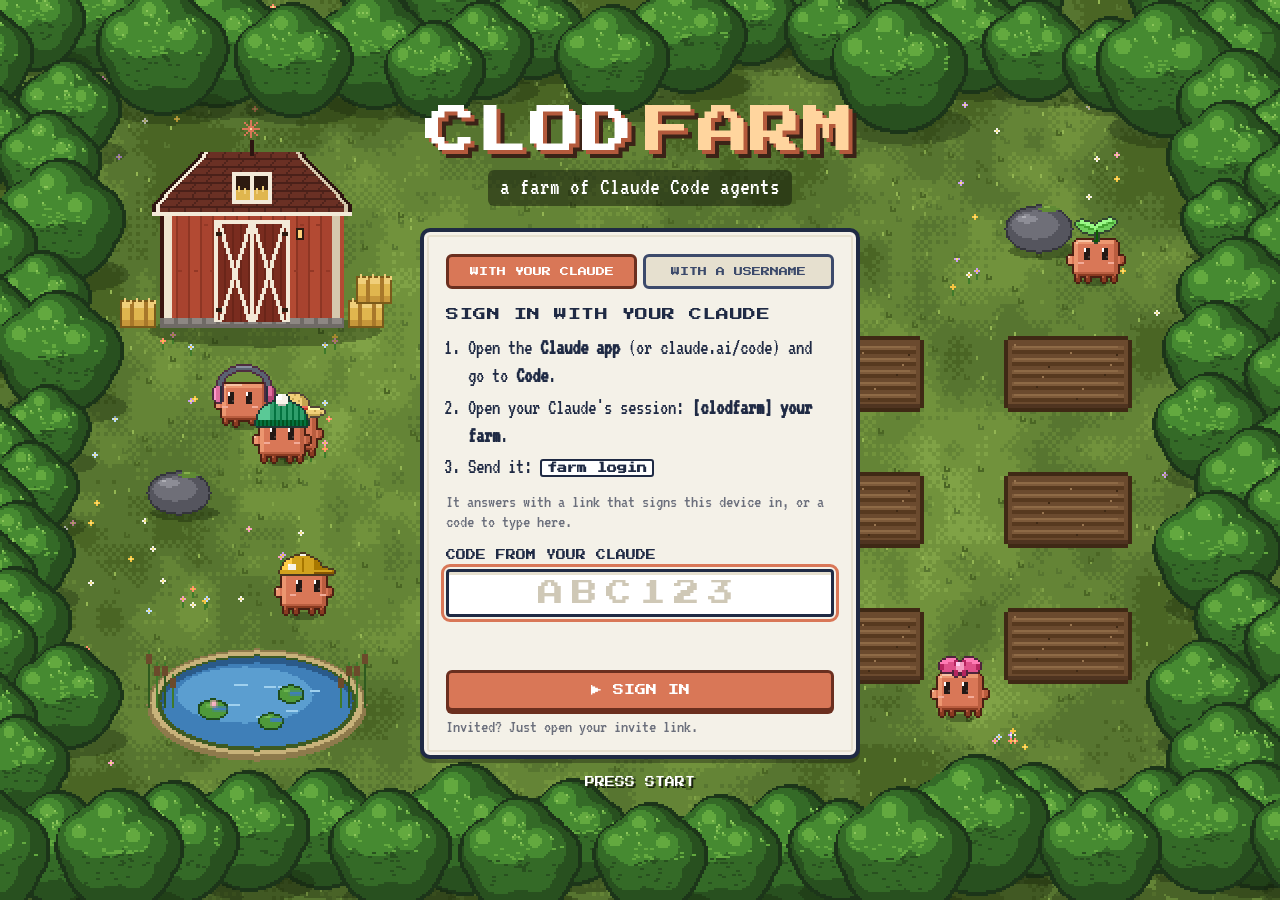
==== commit f03c4d3e: "Farm-style pickers everywhere, and a shorter agent form (key first, model optional) Every <select> o" ====
--- a/clodfarm/ui/index.html
+++ b/clodfarm/ui/index.html
@@ -11,6 +11,8 @@
 <link rel="preload" href="fonts/PressStart2P.ttf" as="font" type="font/ttf" crossorigin>
 <link rel="stylesheet" href="style.css">
 <script src="app.js" defer></script>
+<link rel="stylesheet" href="farmselect.css">
+<script src="farmselect.js" defer></script>
 </head>
 <body>
 <canvas id="world" aria-hidden="true"></canvas>
@@ -46,7 +48,7 @@
     <button type="button" class="tool cam" data-act="fit" id="fit-tool" data-tip="See the whole farm" data-key="0" aria-label="See the whole farm (0)"><img alt="" data-icon="fit"></button>
   </div>
 
-  <!-- the dock: what you can do, labelled and grouped (your Claude / the farm / running it), then + NEW CLAUDE -->
+  <!-- the dock: what you can do, labelled and grouped (your Claude / the farm / running it), then + ADD AGENT -->
   <nav class="dock" id="dock" aria-label="Farm actions">
     <button type="button" class="tool help-tool" data-act="help" id="help-tool" data-tip="What's what" data-desc="Every button and everything on the farm, explained" data-key="?" aria-label="Help: what's what on the farm (?)"><span class="q" aria-hidden="true">?</span><span class="lbl">HELP</span></button>
     <div class="dock-group" id="grp-mine" data-cap="YOUR CLAUDE">
@@ -56,13 +58,14 @@
     <div class="dock-group" id="grp-farm" data-cap="THE FARM">
       <button type="button" class="tool" data-act="roster" id="roster-tool" data-tip="Every Claude" data-desc="Find any Claude: who's busy, resting, and their usage" data-key="R" aria-label="Every Claude (R)"><img alt="" data-icon="roster"><span class="lbl" data-short="ALL">EVERYONE</span></button>
       <a class="tool" href="tasks" id="tasks-tool" data-tip="Tasks and schedules" data-desc="Every sub-agent job, running or done, and what's scheduled" data-key="J" aria-label="Tasks and schedules (J)"><img alt="" data-icon="tasks"><span class="lbl">TASKS</span></a>
+      <a class="tool" href="whiteboard" id="board-tool" data-tip="Whiteboards" data-desc="Draw and write with your Claude; everyone sees every board" data-key="W" aria-label="Whiteboards (W)"><img alt="" data-icon="board"><span class="lbl" data-short="DRAW">BOARD</span></a>
       <a class="tool" href="dashboards" id="dash-tool" data-tip="Dashboards and stats" data-desc="Charts your Claudes keep, and the farm's numbers" data-key="D" aria-label="Dashboards and stats (D)" hidden><img alt="" data-icon="chart"><span class="lbl">STATS</span></a>
     </div>
     <div class="dock-group" id="grp-run" data-cap="MANAGE">
       <button type="button" class="tool conn-tool" data-act="connectors" id="conn-tool" data-tip="Connectors" data-desc="Plug the farm into Slack, Stripe, Blender and Google Ads" data-key="S" aria-label="Connectors: Slack, Stripe, Blender and Google Ads (S)" aria-haspopup="menu" aria-expanded="false" aria-controls="dlg-conn-menu" hidden><img alt="" data-icon="plug"><span class="lbl" data-short="APPS">CONNECTORS</span><span class="conn-badge" id="conn-badge" aria-hidden="true" hidden></span></button>
       <button type="button" class="tool" data-act="manager" id="manager-tool" data-tip="Run the farm" data-desc="Planner, privacy, hatching, people, release" data-key="G" aria-label="Run the farm (G)" hidden><img alt="" data-icon="gear"><span class="lbl" data-short="ADMIN">MANAGE</span></button>
     </div>
-    <button type="button" class="tool hatch-tool" data-act="hatch" id="hatch-tool" data-tip="Add a Claude or a bot" data-desc="Hatch a new Claude: pick its look, log it in" data-key="C" aria-label="Add a Claude or a bot (C)"><img alt="" data-icon="egg"><span class="lbl"><span class="plus">+ </span>NEW<span class="long"> CLAUDE</span></span><span class="call-arrow" aria-hidden="true"><b>START HERE</b><i></i></span></button>
+    <button type="button" class="tool hatch-tool" data-act="hatch" id="hatch-tool" data-tip="Add an agent" data-desc="A Claude subscription, or an agent on an API key (GPT, Grok, Gemini...)" data-key="C" aria-label="Add an agent (C)"><img alt="" data-icon="egg" class="egg-ic" hidden><span class="prov-ic" aria-hidden="true"><img src="claude.svg" alt=""><img src="openai.svg" alt=""><img src="grok.svg" alt=""></span><span class="lbl"><span class="plus">+ </span>ADD<span class="long"> AGENT</span></span><span class="call-arrow" aria-hidden="true"><b>START HERE</b><i></i></span></button>
   </nav>
 
   <div id="textbox" class="textbox" role="status" aria-live="polite">
@@ -94,7 +97,7 @@
 </dialog>
 
 <dialog id="dlg-hatch" class="panel dlg roomy" aria-labelledby="hatch-h">
-  <h2 id="hatch-h">NEW CLAUDE</h2>
+  <h2 id="hatch-h">ADD AN AGENT</h2>
   <div id="hatch-body"></div>
   <button class="x" type="button" data-close aria-label="Close">✕</button>
 </dialog>
--- a/clodfarm/ui/farmselect.css
+++ b/clodfarm/ui/farmselect.css
@@ -0,0 +1,30 @@
+/* Farm-style pickers (farmselect.js): the list a <select> opens, drawn like the rest of the farm. */
+.fsel-pop {
+  position: fixed; inset: auto; margin: 0; padding: 6px; box-sizing: border-box; overflow-y: auto; overscroll-behavior: contain;
+  max-width: calc(100vw - 16px); color: var(--ink, #1f2a44); background: var(--paper, #f4f1e8);
+  border: 3px solid var(--ink, #1f2a44); border-radius: 8px;
+  box-shadow: 0 4px 0 var(--ink, #1f2a44), 0 10px 24px rgba(20, 15, 10, .35);
+  font: 20px/1.1 var(--font-body, "VT323", ui-monospace, monospace);
+  animation: fsel-in .08s steps(2);
+}
+.fsel-pop::backdrop { background: transparent; }
+@keyframes fsel-in { from { transform: translateY(-4px); opacity: .4; } }
+@media (prefers-reduced-motion: reduce) { .fsel-pop { animation: none; } }
+.fsel-opt {
+  display: flex; align-items: center; gap: 8px; min-height: 36px; padding: 6px 10px 6px 6px; border: 2px solid transparent;
+  border-radius: 5px; cursor: pointer; user-select: none; white-space: nowrap;
+}
+.fsel-opt + .fsel-opt { margin-top: 2px; }
+.fsel-opt.on { background: #fff; border-color: var(--ink-2, #3c4a6b); }
+.fsel-opt.picked { color: #fff; background: var(--clay, #d97757); border-color: #6b2f1f; box-shadow: inset 0 -3px 0 rgba(0, 0, 0, .16); }
+.fsel-opt.picked.on { background: #e4865f; }
+.fsel-opt.off { opacity: .45; cursor: default; }
+/* a pixel tick beside the picked one, an empty square beside the others */
+.fsel-tick { flex: none; width: 14px; height: 14px; border: 2px solid currentColor; border-radius: 3px; opacity: .35; box-sizing: border-box; }
+.fsel-opt.picked .fsel-tick {
+  opacity: 1; border-color: #fff;
+  background: url("data:image/svg+xml,%3Csvg xmlns='http://www.w3.org/2000/svg' viewBox='0 0 8 7' shape-rendering='crispEdges'%3E%3Cpath fill='%23fff' d='M0 3h2v1H0zM1 4h2v1H1zM2 5h2v1H2zM3 4h2v1H3zM4 3h2v1H4zM5 2h2v1H5zM6 1h2v1H6zM7 0h1v1H7z'/%3E%3C/svg%3E") center / 8px no-repeat;
+}
+.fsel-ic { flex: none; width: 24px; height: 24px; padding: 2px; background: #fff; border: 2px solid var(--ink, #1f2a44); border-radius: 50%; box-sizing: border-box; image-rendering: auto; }
+.fsel-txt { overflow: hidden; text-overflow: ellipsis; }
+.fsel-group { padding: 8px 8px 4px; font: 9px/1.4 var(--font-px, "PressStart", ui-monospace, monospace); color: var(--muted, #6b7288); }
